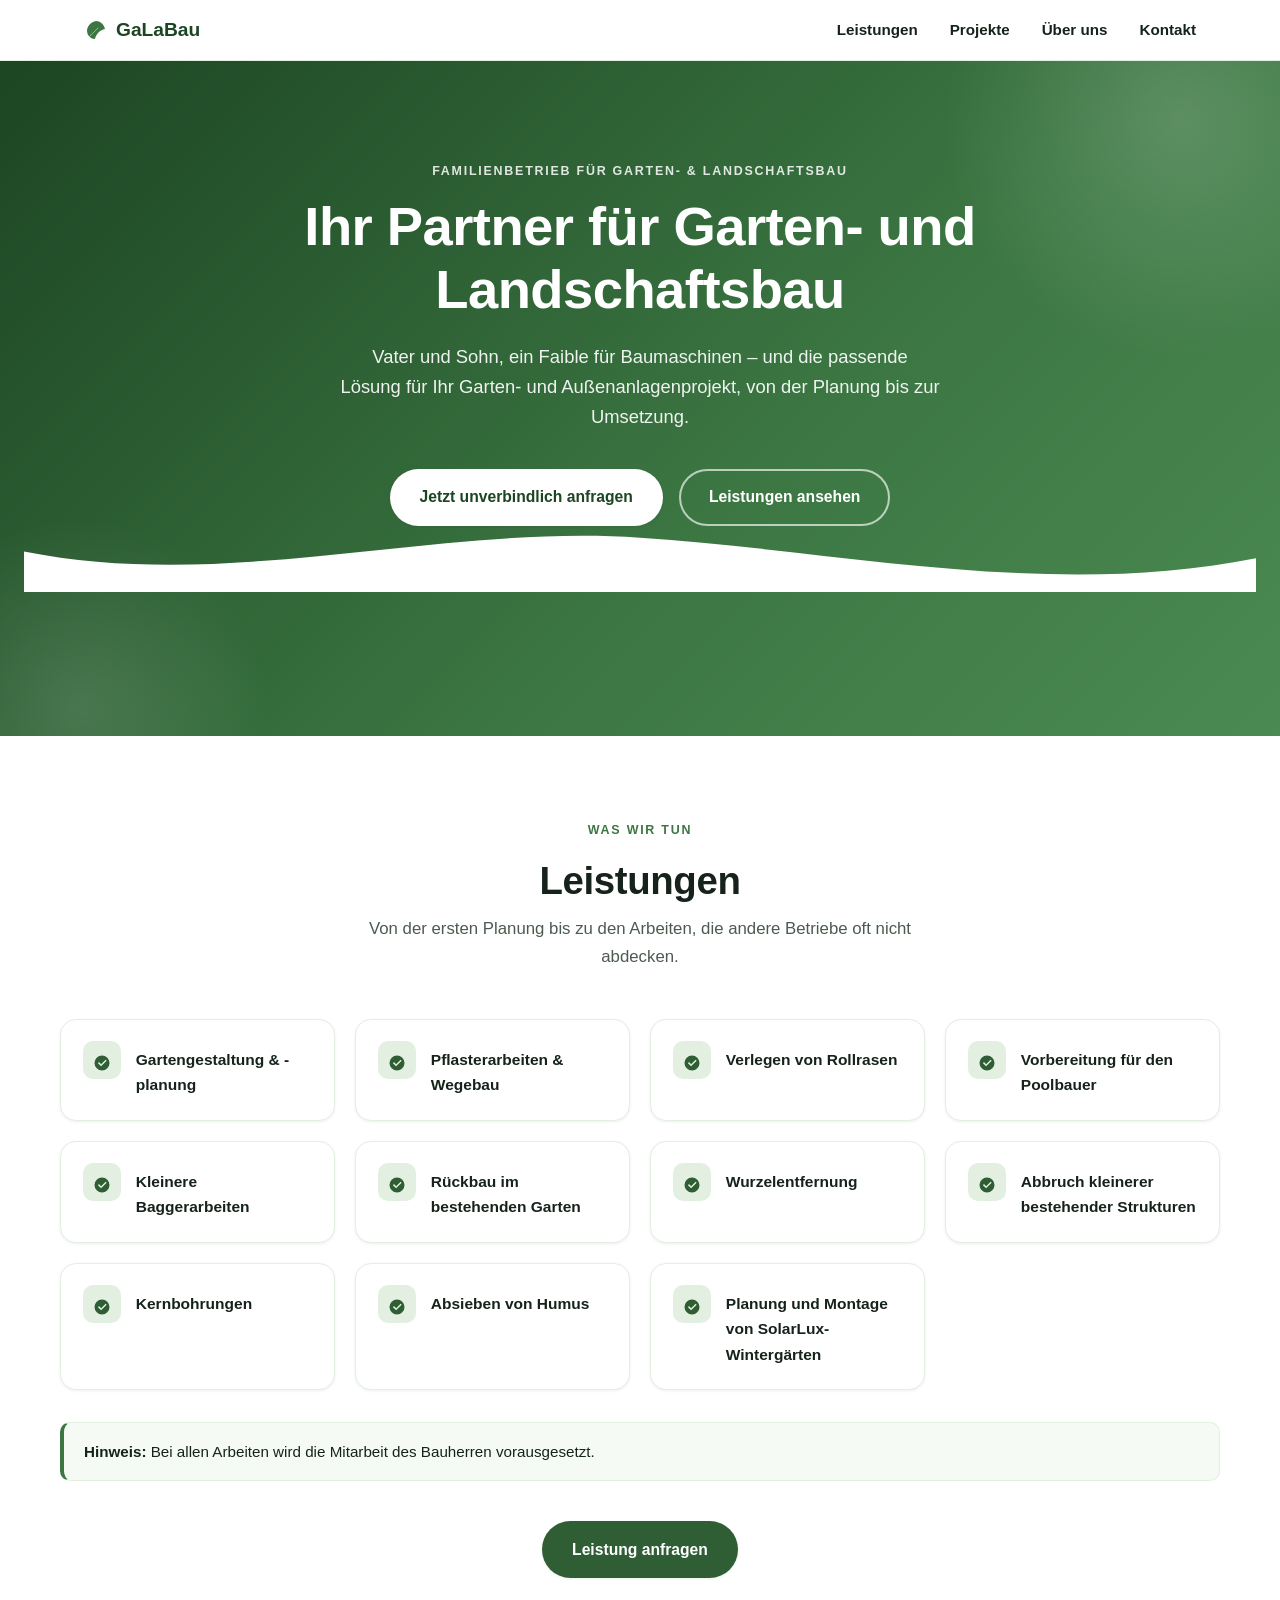
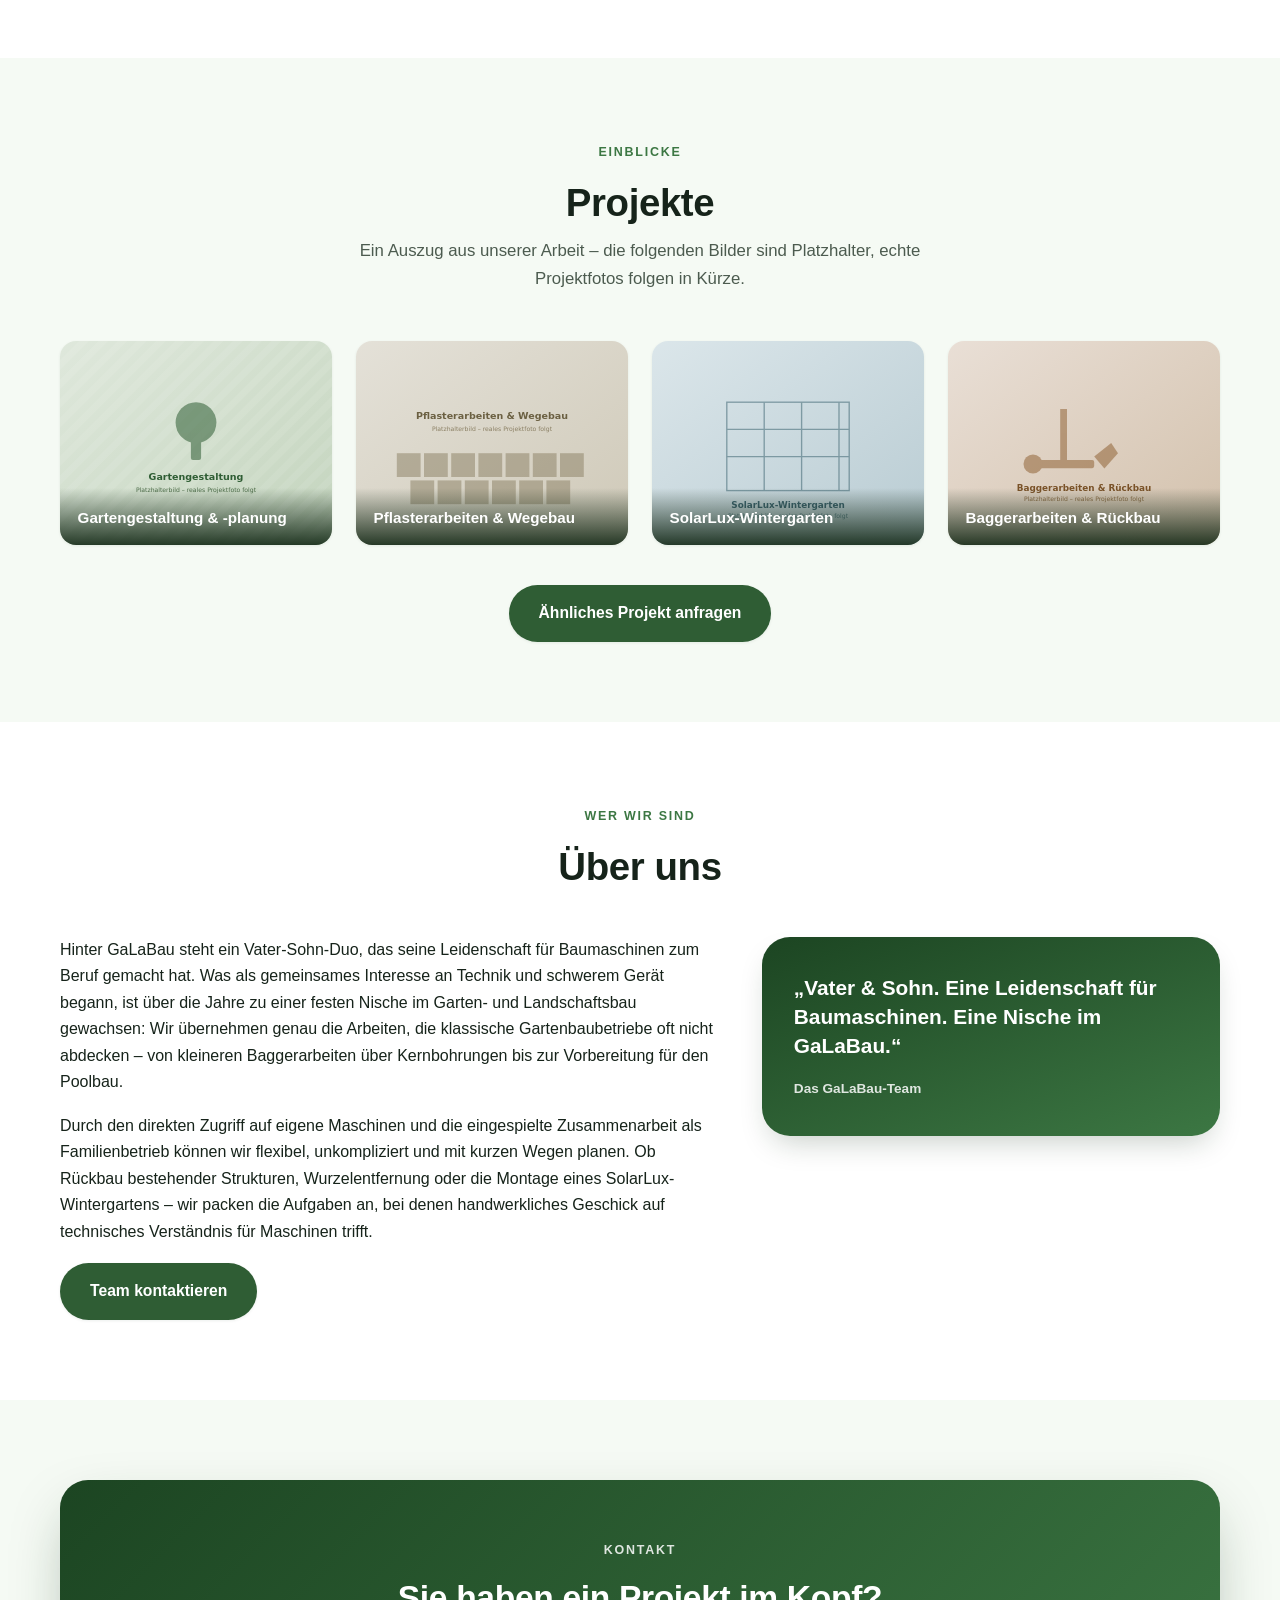
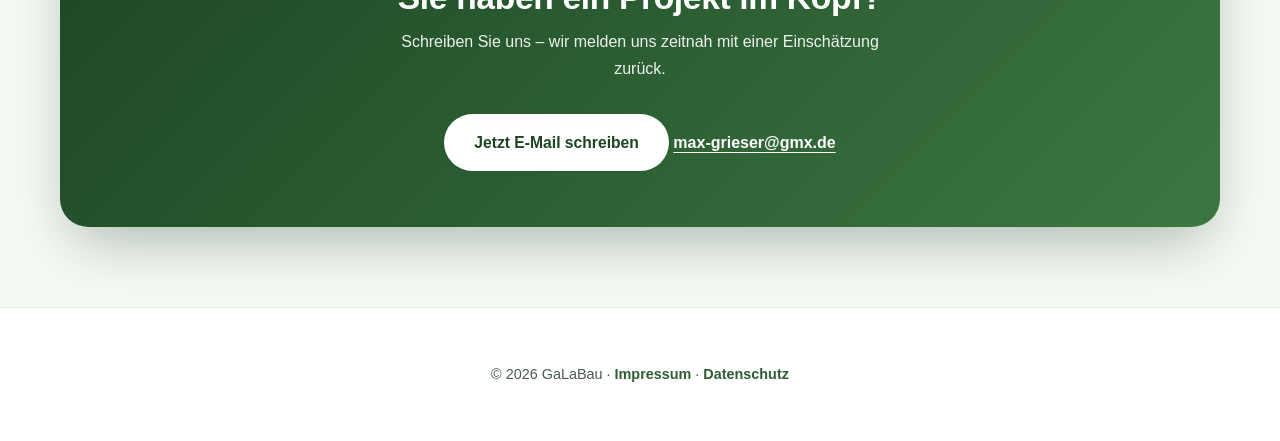
==== index.html @ 994982d7 "Flesh out Datenschutzerklärung and add auto-updating copyright year Datenschutz page was a placehold" ====
<!DOCTYPE html>
<html lang="de">
<head>
  <meta charset="UTF-8">
  <meta name="viewport" content="width=device-width, initial-scale=1.0">
  <title>GaLaBau – Ihr Partner für Garten- und Landschaftsbau</title>
  <meta name="description" content="Vater-Sohn-Betrieb für Garten- und Landschaftsbau: Gartengestaltung, Pflasterarbeiten, Rückbau, Kernbohrungen, SolarLux-Wintergärten und mehr.">
  <meta name="theme-color" content="#1c4522">
  <link rel="icon" href="assets/img/favicon.ico">
  <link rel="stylesheet" href="assets/css/style.css">
</head>
<body>
  <header>
    <nav>
      <a href="#start" class="logo">
        <svg class="logo-icon" viewBox="0 0 24 24" aria-hidden="true">
          <path fill="currentColor" d="M12 3c-5 1-9 5-9 10a8 8 0 0 0 8 8c1-5 5-9 10-10-1-5-5-8-9-8Z"/>
          <path stroke="#fff" stroke-width="1" stroke-linecap="round" opacity="0.45" d="M4 20 14 10"/>
        </svg>
        GaLaBau
      </a>
      <button class="nav-toggle" id="navToggle" aria-expanded="false" aria-controls="navLinks" aria-label="Menü öffnen">
        <span class="bar"></span>
        <span class="bar"></span>
        <span class="bar"></span>
      </button>
      <ul id="navLinks">
        <li><a href="#leistungen">Leistungen</a></li>
        <li><a href="#projekte">Projekte</a></li>
        <li><a href="#ueber-uns">Über uns</a></li>
        <li><a href="#kontakt">Kontakt</a></li>
      </ul>
    </nav>
  </header>

  <main>
    <section id="start" class="hero">
      <div class="hero-inner">
        <span class="eyebrow">Familienbetrieb für Garten- &amp; Landschaftsbau</span>
        <h1>Ihr Partner für Garten- und Landschaftsbau</h1>
        <p>Vater und Sohn, ein Faible für Baumaschinen – und die passende Lösung für Ihr Garten- und Außenanlagenprojekt, von der Planung bis zur Umsetzung.</p>
        <div class="hero-ctas">
          <a class="btn btn-light email-link" data-email="bWF4LWdyaWVzZXJAZ214LmRl" data-subject="Anfrage: Garten- und Landschaftsbau" href="#">Jetzt unverbindlich anfragen</a>
          <a class="btn btn-ghost" href="#leistungen">Leistungen ansehen</a>
        </div>
      </div>
      <svg class="wave" viewBox="0 0 1440 80" preserveAspectRatio="none" xmlns="http://www.w3.org/2000/svg" aria-hidden="true">
        <path fill="#ffffff" d="M0,32 C240,80 480,0 720,16 C960,32 1200,88 1440,40 L1440,80 L0,80 Z"/>
      </svg>
    </section>

    <section id="leistungen">
      <div class="section-inner">
        <div class="section-head reveal">
          <span class="eyebrow">Was wir tun</span>
          <h2>Leistungen</h2>
          <p>Von der ersten Planung bis zu den Arbeiten, die andere Betriebe oft nicht abdecken.</p>
        </div>

        <div class="service-grid">
          <div class="service-card reveal">
            <span class="service-icon"><svg viewBox="0 0 24 24" aria-hidden="true"><path fill="currentColor" d="M12 2a10 10 0 1 0 0 20 10 10 0 0 0 0-20Zm-1.2 14.4-4.2-4.2 1.4-1.4 2.8 2.8 6-6 1.4 1.4-7.4 7.4Z"/></svg></span>
            <span>Gartengestaltung &amp; -planung</span>
          </div>
          <div class="service-card reveal">
            <span class="service-icon"><svg viewBox="0 0 24 24" aria-hidden="true"><path fill="currentColor" d="M12 2a10 10 0 1 0 0 20 10 10 0 0 0 0-20Zm-1.2 14.4-4.2-4.2 1.4-1.4 2.8 2.8 6-6 1.4 1.4-7.4 7.4Z"/></svg></span>
            <span>Pflasterarbeiten &amp; Wegebau</span>
          </div>
          <div class="service-card reveal">
            <span class="service-icon"><svg viewBox="0 0 24 24" aria-hidden="true"><path fill="currentColor" d="M12 2a10 10 0 1 0 0 20 10 10 0 0 0 0-20Zm-1.2 14.4-4.2-4.2 1.4-1.4 2.8 2.8 6-6 1.4 1.4-7.4 7.4Z"/></svg></span>
            <span>Verlegen von Rollrasen</span>
          </div>
          <div class="service-card reveal">
            <span class="service-icon"><svg viewBox="0 0 24 24" aria-hidden="true"><path fill="currentColor" d="M12 2a10 10 0 1 0 0 20 10 10 0 0 0 0-20Zm-1.2 14.4-4.2-4.2 1.4-1.4 2.8 2.8 6-6 1.4 1.4-7.4 7.4Z"/></svg></span>
            <span>Vorbereitung für den Poolbauer</span>
          </div>
          <div class="service-card reveal">
            <span class="service-icon"><svg viewBox="0 0 24 24" aria-hidden="true"><path fill="currentColor" d="M12 2a10 10 0 1 0 0 20 10 10 0 0 0 0-20Zm-1.2 14.4-4.2-4.2 1.4-1.4 2.8 2.8 6-6 1.4 1.4-7.4 7.4Z"/></svg></span>
            <span>Kleinere Baggerarbeiten</span>
          </div>
          <div class="service-card reveal">
            <span class="service-icon"><svg viewBox="0 0 24 24" aria-hidden="true"><path fill="currentColor" d="M12 2a10 10 0 1 0 0 20 10 10 0 0 0 0-20Zm-1.2 14.4-4.2-4.2 1.4-1.4 2.8 2.8 6-6 1.4 1.4-7.4 7.4Z"/></svg></span>
            <span>Rückbau im bestehenden Garten</span>
          </div>
          <div class="service-card reveal">
            <span class="service-icon"><svg viewBox="0 0 24 24" aria-hidden="true"><path fill="currentColor" d="M12 2a10 10 0 1 0 0 20 10 10 0 0 0 0-20Zm-1.2 14.4-4.2-4.2 1.4-1.4 2.8 2.8 6-6 1.4 1.4-7.4 7.4Z"/></svg></span>
            <span>Wurzelentfernung</span>
          </div>
          <div class="service-card reveal">
            <span class="service-icon"><svg viewBox="0 0 24 24" aria-hidden="true"><path fill="currentColor" d="M12 2a10 10 0 1 0 0 20 10 10 0 0 0 0-20Zm-1.2 14.4-4.2-4.2 1.4-1.4 2.8 2.8 6-6 1.4 1.4-7.4 7.4Z"/></svg></span>
            <span>Abbruch kleinerer bestehender Strukturen</span>
          </div>
          <div class="service-card reveal">
            <span class="service-icon"><svg viewBox="0 0 24 24" aria-hidden="true"><path fill="currentColor" d="M12 2a10 10 0 1 0 0 20 10 10 0 0 0 0-20Zm-1.2 14.4-4.2-4.2 1.4-1.4 2.8 2.8 6-6 1.4 1.4-7.4 7.4Z"/></svg></span>
            <span>Kernbohrungen</span>
          </div>
          <div class="service-card reveal">
            <span class="service-icon"><svg viewBox="0 0 24 24" aria-hidden="true"><path fill="currentColor" d="M12 2a10 10 0 1 0 0 20 10 10 0 0 0 0-20Zm-1.2 14.4-4.2-4.2 1.4-1.4 2.8 2.8 6-6 1.4 1.4-7.4 7.4Z"/></svg></span>
            <span>Absieben von Humus</span>
          </div>
          <div class="service-card reveal">
            <span class="service-icon"><svg viewBox="0 0 24 24" aria-hidden="true"><path fill="currentColor" d="M12 2a10 10 0 1 0 0 20 10 10 0 0 0 0-20Zm-1.2 14.4-4.2-4.2 1.4-1.4 2.8 2.8 6-6 1.4 1.4-7.4 7.4Z"/></svg></span>
            <span>Planung und Montage von SolarLux-Wintergärten</span>
          </div>
        </div>

        <div class="notice reveal">
          <strong>Hinweis:</strong>&nbsp;Bei allen Arbeiten wird die Mitarbeit des Bauherren vorausgesetzt.
        </div>

        <div class="center-cta">
          <a class="btn email-link" data-email="bWF4LWdyaWVzZXJAZ214LmRl" data-subject="Anfrage zu einer Leistung" href="#">Leistung anfragen</a>
        </div>
      </div>
    </section>

    <section id="projekte" class="section-tint">
      <div class="section-inner">
        <div class="section-head reveal">
          <span class="eyebrow">Einblicke</span>
          <h2>Projekte</h2>
          <p>Ein Auszug aus unserer Arbeit – die folgenden Bilder sind Platzhalter, echte Projektfotos folgen in Kürze.</p>
        </div>

        <div class="project-grid">
          <figure class="project-card reveal">
            <img src="assets/img/placeholders/projekt-gartengestaltung.svg" alt="Platzhalterbild: Gartengestaltung" loading="lazy">
            <figcaption>Gartengestaltung &amp; -planung</figcaption>
          </figure>
          <figure class="project-card reveal">
            <img src="assets/img/placeholders/projekt-pflasterarbeiten.svg" alt="Platzhalterbild: Pflasterarbeiten und Wegebau" loading="lazy">
            <figcaption>Pflasterarbeiten &amp; Wegebau</figcaption>
          </figure>
          <figure class="project-card reveal">
            <img src="assets/img/placeholders/projekt-wintergarten.svg" alt="Platzhalterbild: SolarLux-Wintergarten" loading="lazy">
            <figcaption>SolarLux-Wintergarten</figcaption>
          </figure>
          <figure class="project-card reveal">
            <img src="assets/img/placeholders/projekt-rueckbau.svg" alt="Platzhalterbild: Baggerarbeiten und Rückbau" loading="lazy">
            <figcaption>Baggerarbeiten &amp; Rückbau</figcaption>
          </figure>
        </div>

        <div class="center-cta">
          <a class="btn email-link" data-email="bWF4LWdyaWVzZXJAZ214LmRl" data-subject="Frage zu einem Projekt" href="#">Ähnliches Projekt anfragen</a>
        </div>
      </div>
    </section>

    <section id="ueber-uns">
      <div class="section-inner">
        <div class="section-head reveal">
          <span class="eyebrow">Wer wir sind</span>
          <h2>Über uns</h2>
        </div>

        <div class="about-grid">
          <div class="about-text reveal">
            <p>
              Hinter GaLaBau steht ein Vater-Sohn-Duo, das seine Leidenschaft für Baumaschinen zum
              Beruf gemacht hat. Was als gemeinsames Interesse an Technik und schwerem Gerät begann,
              ist über die Jahre zu einer festen Nische im Garten- und Landschaftsbau gewachsen: Wir
              übernehmen genau die Arbeiten, die klassische Gartenbaubetriebe oft nicht abdecken –
              von kleineren Baggerarbeiten über Kernbohrungen bis zur Vorbereitung für den Poolbau.
            </p>
            <p>
              Durch den direkten Zugriff auf eigene Maschinen und die eingespielte Zusammenarbeit
              als Familienbetrieb können wir flexibel, unkompliziert und mit kurzen Wegen planen.
              Ob Rückbau bestehender Strukturen, Wurzelentfernung oder die Montage eines
              SolarLux-Wintergartens – wir packen die Aufgaben an, bei denen handwerkliches
              Geschick auf technisches Verständnis für Maschinen trifft.
            </p>
            <a class="btn email-link" data-email="bWF4LWdyaWVzZXJAZ214LmRl" data-subject="Frage an das Team" href="#">Team kontaktieren</a>
          </div>
          <div class="about-quote reveal">
            <blockquote>„Vater &amp; Sohn. Eine Leidenschaft für Baumaschinen. Eine Nische im GaLaBau.“</blockquote>
            <cite>Das GaLaBau-Team</cite>
          </div>
        </div>
      </div>
    </section>

    <section id="kontakt" class="section-tint">
      <div class="section-inner">
        <div class="cta-banner reveal">
          <span class="eyebrow">Kontakt</span>
          <h2>Sie haben ein Projekt im Kopf?</h2>
          <p>Schreiben Sie uns – wir melden uns zeitnah mit einer Einschätzung zurück.</p>
          <a class="btn btn-light email-link" data-email="bWF4LWdyaWVzZXJAZ214LmRl" data-subject="Anfrage über die Website" href="#">Jetzt E-Mail schreiben</a>
          <a class="contact-email email-link" data-email="bWF4LWdyaWVzZXJAZ214LmRl" data-subject="Anfrage über die Website" href="#"><span class="email-text">wird geladen…</span></a>
        </div>
      </div>
    </section>
  </main>

  <footer>
    <p>&copy; <span id="year"></span> GaLaBau · <a href="impressum.html">Impressum</a> · <a href="datenschutz.html">Datenschutz</a></p>
  </footer>

  <script src="assets/js/main.js"></script>
</body>
</html>
---- assets/css/style.css ----
:root {
  --green-900: #123018;
  --green-800: #1c4522;
  --green-700: #2f5d34;
  --green-600: #3c7743;
  --green-500: #4b8a52;
  --green-400: #6ba873;
  --green-100: #e3efe1;
  --green-50: #f5faf4;
  --white: #ffffff;
  --ink: #16231a;
  --ink-muted: #4c5b4f;
  --radius-sm: 10px;
  --radius-md: 16px;
  --radius-lg: 28px;
  --shadow-sm: 0 1px 3px rgba(18, 48, 24, 0.08);
  --shadow-md: 0 14px 30px -10px rgba(18, 48, 24, 0.25);
  --shadow-lg: 0 24px 60px -14px rgba(18, 48, 24, 0.35);
  --container: 1160px;
  --ease: cubic-bezier(0.22, 0.61, 0.36, 1);
}

* {
  box-sizing: border-box;
}

html {
  scroll-behavior: smooth;
}

body {
  margin: 0;
  font-family: -apple-system, BlinkMacSystemFont, "Segoe UI", Roboto, "Helvetica Neue", Arial, sans-serif;
  color: var(--ink);
  background: var(--white);
  line-height: 1.65;
}

img {
  max-width: 100%;
}

h1, h2, h3 {
  line-height: 1.15;
  letter-spacing: -0.01em;
}

@media (prefers-reduced-motion: reduce) {
  html {
    scroll-behavior: auto;
  }
  .reveal {
    transition: none !important;
    opacity: 1 !important;
    transform: none !important;
  }
}

/* Header / Nav */
header {
  position: sticky;
  top: 0;
  z-index: 50;
  background: rgba(255, 255, 255, 0.88);
  backdrop-filter: blur(10px) saturate(160%);
  -webkit-backdrop-filter: blur(10px) saturate(160%);
  border-bottom: 1px solid var(--green-100);
}

nav {
  display: flex;
  align-items: center;
  justify-content: space-between;
  max-width: var(--container);
  margin: 0 auto;
  padding: 0.9rem 1.5rem;
}

.logo {
  display: inline-flex;
  align-items: center;
  gap: 0.5rem;
  font-weight: 800;
  font-size: 1.2rem;
  color: var(--green-800);
  text-decoration: none;
}

.logo-icon {
  width: 24px;
  height: 24px;
  color: var(--green-600);
  flex: none;
}

nav ul {
  list-style: none;
  display: flex;
  gap: 2rem;
  margin: 0;
  padding: 0;
  align-items: center;
}

nav ul a {
  color: var(--ink);
  text-decoration: none;
  font-weight: 600;
  font-size: 0.95rem;
  position: relative;
  padding: 0.3rem 0;
}

nav ul a::after {
  content: "";
  position: absolute;
  left: 0;
  right: 100%;
  bottom: -2px;
  height: 2px;
  background: var(--green-600);
  transition: right 0.25s var(--ease);
}

nav ul a:hover::after,
nav ul a:focus-visible::after {
  right: 0;
}

.nav-toggle {
  display: none;
  flex-direction: column;
  justify-content: center;
  gap: 5px;
  width: 40px;
  height: 40px;
  background: none;
  border: 0;
  cursor: pointer;
  padding: 0;
}

.nav-toggle .bar {
  width: 22px;
  height: 2px;
  background: var(--green-800);
  margin: 0 auto;
  transition: transform 0.25s var(--ease), opacity 0.2s var(--ease);
}

.nav-toggle[aria-expanded="true"] .bar:nth-child(1) {
  transform: translateY(7px) rotate(45deg);
}

.nav-toggle[aria-expanded="true"] .bar:nth-child(2) {
  opacity: 0;
}

.nav-toggle[aria-expanded="true"] .bar:nth-child(3) {
  transform: translateY(-7px) rotate(-45deg);
}

@media (max-width: 760px) {
  .nav-toggle {
    display: flex;
  }

  nav ul {
    position: fixed;
    inset: 65px 0 auto 0;
    flex-direction: column;
    align-items: stretch;
    gap: 0.25rem;
    background: var(--white);
    padding: 1rem 1.5rem 1.5rem;
    box-shadow: var(--shadow-md);
    transform: translateY(-12px);
    opacity: 0;
    pointer-events: none;
    transition: transform 0.25s var(--ease), opacity 0.25s var(--ease);
  }

  nav ul.open {
    transform: translateY(0);
    opacity: 1;
    pointer-events: auto;
  }

  nav ul a {
    padding: 0.75rem 0;
    border-bottom: 1px solid var(--green-100);
  }
}

/* Buttons */
.btn {
  display: inline-flex;
  align-items: center;
  gap: 0.5rem;
  background: var(--green-700);
  color: #fff;
  text-decoration: none;
  font-weight: 700;
  font-size: 0.98rem;
  padding: 0.85rem 1.75rem;
  border-radius: 999px;
  box-shadow: var(--shadow-sm);
  border: 2px solid transparent;
  transition: transform 0.2s var(--ease), box-shadow 0.2s var(--ease), background 0.2s var(--ease);
}

.btn:hover,
.btn:focus-visible {
  background: var(--green-600);
  transform: translateY(-2px);
  box-shadow: var(--shadow-md);
}

.btn-ghost {
  background: transparent;
  color: #fff;
  border-color: rgba(255, 255, 255, 0.65);
  box-shadow: none;
}

.btn-ghost:hover,
.btn-ghost:focus-visible {
  background: rgba(255, 255, 255, 0.12);
  border-color: #fff;
}

.btn-light {
  background: #fff;
  color: var(--green-800);
}

.btn-light:hover,
.btn-light:focus-visible {
  background: var(--green-50);
  color: var(--green-800);
}

/* Hero */
.hero {
  position: relative;
  overflow: hidden;
  background: linear-gradient(135deg, var(--green-800), var(--green-600) 60%, var(--green-500));
  color: #fff;
  padding: 6rem 1.5rem 9rem;
  text-align: center;
}

.hero::before,
.hero::after {
  content: "";
  position: absolute;
  border-radius: 50%;
  pointer-events: none;
}

.hero::before {
  width: 480px;
  height: 480px;
  background: radial-gradient(circle, rgba(255, 255, 255, 0.16), transparent 70%);
  top: -180px;
  right: -140px;
}

.hero::after {
  width: 380px;
  height: 380px;
  background: radial-gradient(circle, rgba(255, 255, 255, 0.12), transparent 70%);
  bottom: -160px;
  left: -110px;
}

.hero-inner {
  position: relative;
  max-width: 720px;
  margin: 0 auto;
}

.eyebrow {
  display: inline-block;
  text-transform: uppercase;
  letter-spacing: 0.14em;
  font-size: 0.78rem;
  font-weight: 700;
  color: rgba(255, 255, 255, 0.85);
  margin-bottom: 0.9rem;
}

.hero h1 {
  font-size: clamp(2.1rem, 5vw, 3.4rem);
  margin: 0 0 1.25rem;
  font-weight: 800;
}

.hero p {
  font-size: 1.15rem;
  color: rgba(255, 255, 255, 0.92);
  max-width: 600px;
  margin: 0 auto 2.25rem;
}

.hero-ctas {
  display: flex;
  gap: 1rem;
  justify-content: center;
  flex-wrap: wrap;
}

.wave {
  display: block;
  width: 100%;
  height: auto;
  margin-top: -2px;
}

/* Sections */
section {
  padding: 5rem 1.5rem;
  scroll-margin-top: 84px;
}

.section-tint {
  background: var(--green-50);
}

.section-inner {
  max-width: var(--container);
  margin: 0 auto;
}

.section-head {
  max-width: 620px;
  margin: 0 auto 3rem;
  text-align: center;
}

.section-head .eyebrow {
  color: var(--green-600);
}

.section-head h2 {
  font-size: clamp(1.8rem, 3.2vw, 2.4rem);
  margin: 0.25rem 0 0.75rem;
  font-weight: 800;
}

.section-head p {
  color: var(--ink-muted);
  font-size: 1.05rem;
  margin: 0;
}

.center-cta {
  text-align: center;
  margin-top: 2.5rem;
}

/* Notice banner */
.notice {
  background: var(--green-50);
  border: 1px solid var(--green-100);
  border-left: 4px solid var(--green-600);
  border-radius: var(--radius-sm);
  padding: 1rem 1.25rem;
  margin: 0 0 2rem;
  font-size: 0.95rem;
  color: var(--ink);
}

/* Leistungen */
.service-grid {
  display: grid;
  grid-template-columns: repeat(auto-fit, minmax(260px, 1fr));
  gap: 1.25rem;
  margin: 0 0 2rem;
}

.service-card {
  display: flex;
  align-items: flex-start;
  gap: 0.9rem;
  background: #fff;
  border: 1px solid var(--green-100);
  border-radius: var(--radius-md);
  padding: 1.35rem 1.4rem;
  box-shadow: var(--shadow-sm);
  transition: transform 0.2s var(--ease), box-shadow 0.2s var(--ease), border-color 0.2s var(--ease);
}

.service-card:hover {
  transform: translateY(-4px);
  box-shadow: var(--shadow-md);
  border-color: var(--green-400);
}

.service-icon {
  flex: none;
  width: 38px;
  height: 38px;
  border-radius: 10px;
  background: var(--green-100);
  color: var(--green-700);
  display: flex;
  align-items: center;
  justify-content: center;
}

.service-icon svg {
  width: 18px;
  height: 18px;
}

.service-card span {
  font-weight: 600;
  font-size: 0.97rem;
  padding-top: 0.35rem;
}

.note {
  font-style: italic;
  color: var(--ink-muted);
}

/* Projekte */
.project-grid {
  display: grid;
  grid-template-columns: repeat(auto-fit, minmax(260px, 1fr));
  gap: 1.5rem;
}

.project-card {
  position: relative;
  margin: 0;
  border-radius: var(--radius-md);
  overflow: hidden;
  box-shadow: var(--shadow-sm);
  aspect-ratio: 4 / 3;
  transition: box-shadow 0.25s var(--ease);
}

.project-card:hover {
  box-shadow: var(--shadow-lg);
}

.project-card img {
  position: absolute;
  inset: 0;
  width: 100%;
  height: 100%;
  object-fit: cover;
  transition: transform 0.4s var(--ease);
}

.project-card:hover img {
  transform: scale(1.06);
}

.project-card figcaption {
  position: absolute;
  left: 0;
  right: 0;
  bottom: 0;
  padding: 1.1rem 1.1rem 0.9rem;
  background: linear-gradient(to top, rgba(14, 36, 17, 0.88), transparent);
  color: #fff;
  font-weight: 700;
  font-size: 0.95rem;
}

/* Über uns */
.about-grid {
  display: grid;
  grid-template-columns: 1.3fr 0.9fr;
  gap: 2.5rem;
  align-items: start;
}

.about-text p {
  color: var(--ink);
  margin: 0 0 1.1rem;
}

.about-quote {
  background: linear-gradient(160deg, var(--green-800), var(--green-600));
  color: #fff;
  border-radius: var(--radius-lg);
  padding: 2.25rem 2rem;
  box-shadow: var(--shadow-md);
}

.about-quote blockquote {
  margin: 0;
  font-size: 1.3rem;
  font-weight: 700;
  line-height: 1.4;
}

.about-quote cite {
  display: block;
  margin-top: 1.1rem;
  font-size: 0.85rem;
  font-weight: 600;
  font-style: normal;
  opacity: 0.85;
}

@media (max-width: 760px) {
  .about-grid {
    grid-template-columns: 1fr;
  }
}

/* Kontakt CTA banner */
.cta-banner {
  background: linear-gradient(135deg, var(--green-800), var(--green-600));
  color: #fff;
  border-radius: var(--radius-lg);
  padding: 3.5rem 2rem;
  text-align: center;
  box-shadow: var(--shadow-lg);
}

.cta-banner h2 {
  color: #fff;
  font-size: clamp(1.6rem, 3vw, 2.1rem);
  margin: 0.25rem 0 0.75rem;
  font-weight: 800;
}

.cta-banner > .eyebrow {
  color: rgba(255, 255, 255, 0.85);
}

.cta-banner p {
  color: rgba(255, 255, 255, 0.92);
  max-width: 520px;
  margin: 0 auto 1.75rem;
}

.cta-banner .contact-email {
  display: inline-block;
  margin-top: 1.25rem;
  color: #fff;
  font-weight: 600;
  text-decoration: underline;
  text-underline-offset: 4px;
}

/* Footer */
footer {
  border-top: 1px solid var(--green-100);
  padding: 2.5rem 1.5rem;
  text-align: center;
  color: var(--ink-muted);
  font-size: 0.9rem;
  background: var(--white);
}

footer a {
  color: var(--green-700);
  text-decoration: none;
  font-weight: 600;
}

footer a:hover {
  text-decoration: underline;
}

/* Legal pages (Impressum / Datenschutz) */
main.legal {
  max-width: 760px;
  margin: 0 auto;
  padding: 4.5rem 1.5rem 5rem;
}

main.legal h1 {
  font-size: 2.1rem;
  font-weight: 800;
  margin-bottom: 0.35rem;
}

main.legal h2 {
  font-size: 1.2rem;
  font-weight: 700;
  color: var(--green-800);
  margin-top: 2.25rem;
}

main.legal .muted {
  color: var(--ink-muted);
}

/* Scroll reveal */
.reveal {
  opacity: 0;
  transform: translateY(18px);
  transition: opacity 0.6s var(--ease), transform 0.6s var(--ease);
}

.reveal.in-view {
  opacity: 1;
  transform: none;
}
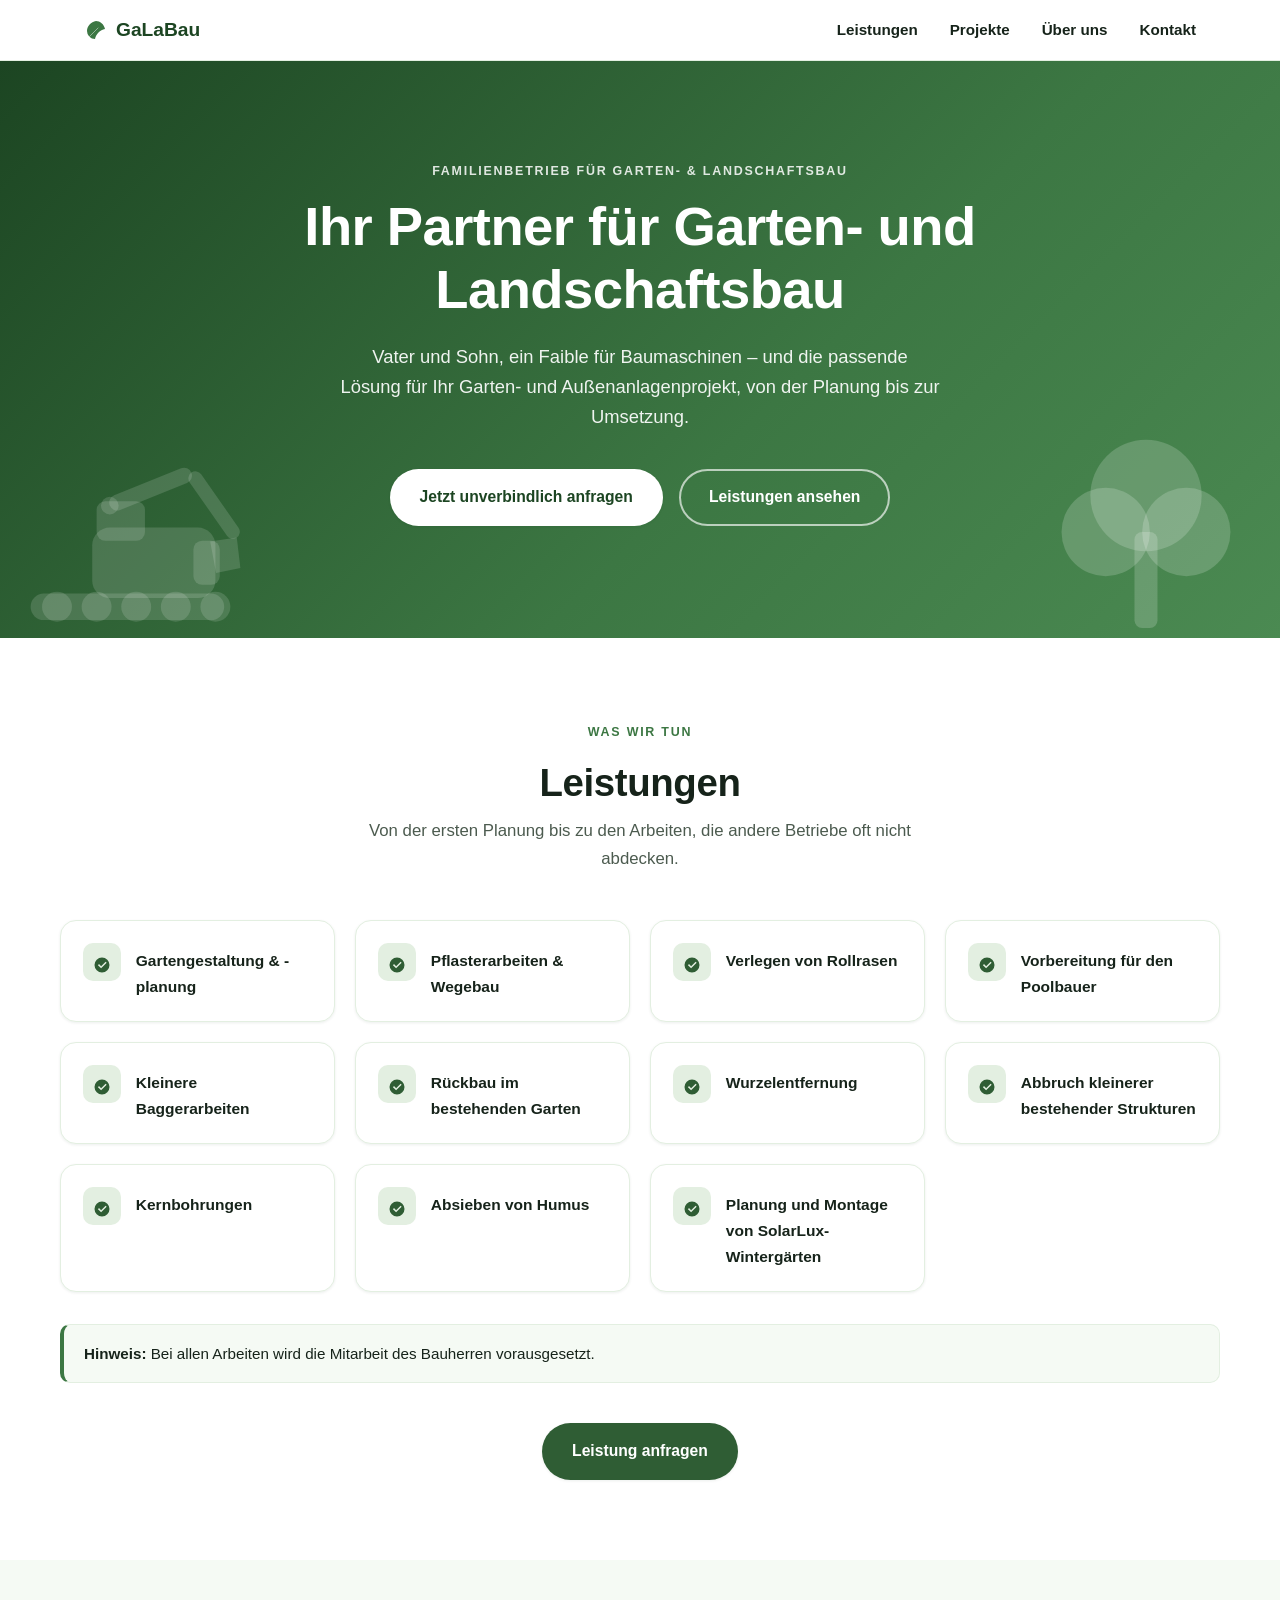
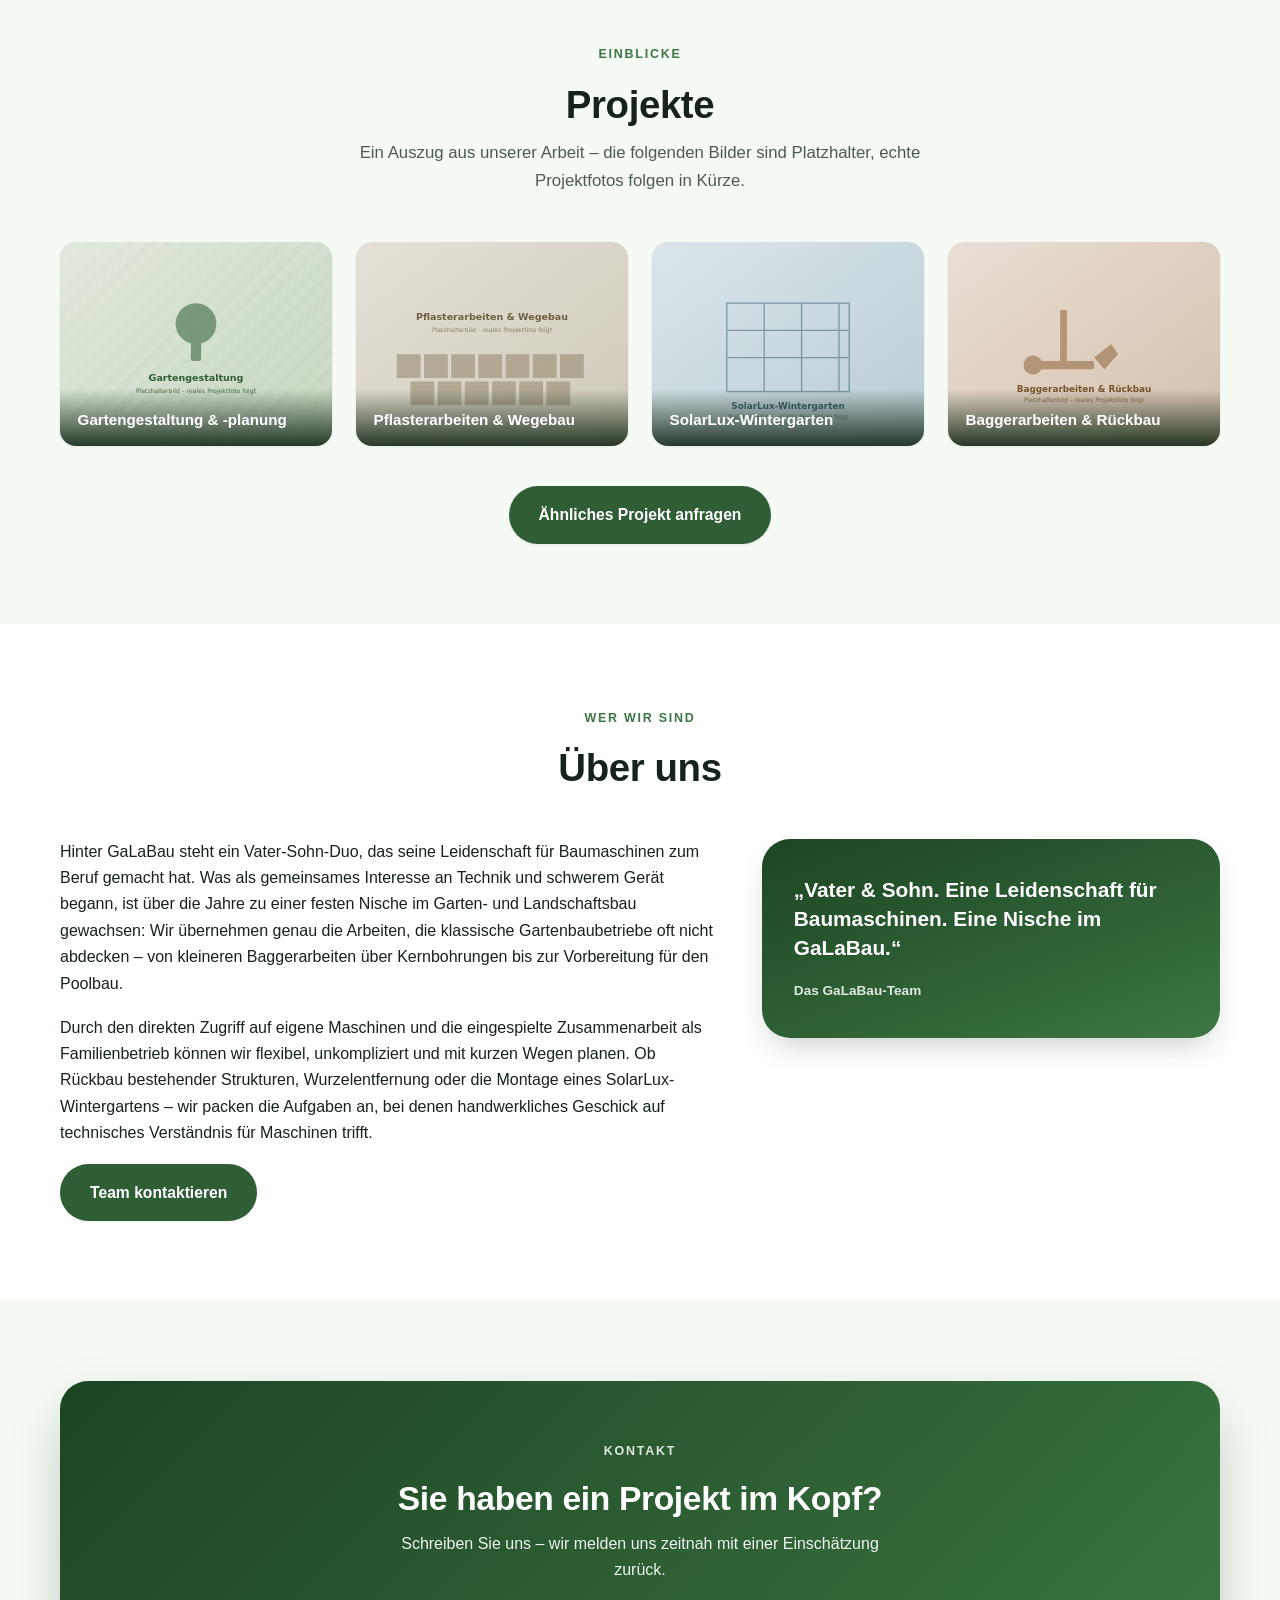
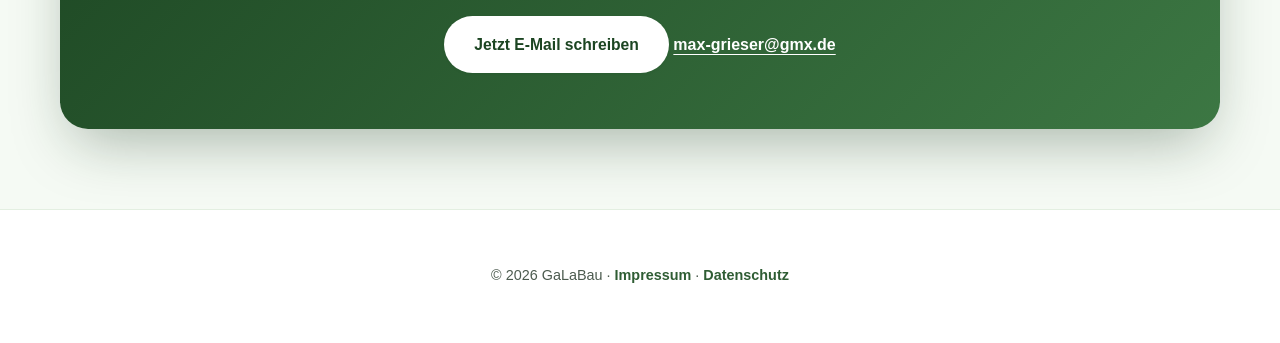
==== commit f322ba68: "Replace hero wave with tree and excavator illustrations Swapped the wavy bottom divider and blurred " ====
--- a/index.html
+++ b/index.html
@@ -6,7 +6,8 @@
   <title>GaLaBau – Ihr Partner für Garten- und Landschaftsbau</title>
   <meta name="description" content="Vater-Sohn-Betrieb für Garten- und Landschaftsbau: Gartengestaltung, Pflasterarbeiten, Rückbau, Kernbohrungen, SolarLux-Wintergärten und mehr.">
   <meta name="theme-color" content="#1c4522">
-  <link rel="icon" href="assets/img/favicon.ico">
+  <meta name="robots" content="noindex, nofollow">
+  <link rel="icon" type="image/svg+xml" href="assets/img/favicon.svg">
   <link rel="stylesheet" href="assets/css/style.css">
 </head>
 <body>
@@ -44,8 +45,26 @@
           <a class="btn btn-ghost" href="#leistungen">Leistungen ansehen</a>
         </div>
       </div>
-      <svg class="wave" viewBox="0 0 1440 80" preserveAspectRatio="none" xmlns="http://www.w3.org/2000/svg" aria-hidden="true">
-        <path fill="#ffffff" d="M0,32 C240,80 480,0 720,16 C960,32 1200,88 1440,40 L1440,80 L0,80 Z"/>
+      <svg class="hero-art hero-art-excavator" viewBox="0 0 320 220" aria-hidden="true">
+        <rect x="20" y="170" width="220" height="30" rx="15"/>
+        <circle cx="50" cy="185" r="17"/>
+        <circle cx="95" cy="185" r="17"/>
+        <circle cx="140" cy="185" r="17"/>
+        <circle cx="185" cy="185" r="17"/>
+        <circle cx="230" cy="185" r="17"/>
+        <rect x="90" y="95" width="140" height="80" rx="20"/>
+        <rect x="205" y="110" width="30" height="50" rx="10"/>
+        <rect x="95" y="65" width="55" height="45" rx="10"/>
+        <circle cx="110" cy="70" r="10"/>
+        <rect x="0" y="-9" width="100" height="18" rx="9" transform="translate(110,70) rotate(-22)"/>
+        <rect x="0" y="-8" width="90" height="16" rx="8" transform="translate(202.7,32.5) rotate(55)"/>
+        <polygon points="0,0 34,8 30,36 -6,30" transform="translate(254.3,106.2) rotate(70)"/>
+      </svg>
+      <svg class="hero-art hero-art-tree" viewBox="0 0 200 260" aria-hidden="true">
+        <rect x="88" y="150" width="24" height="100" rx="8"/>
+        <circle cx="58" cy="150" r="46"/>
+        <circle cx="142" cy="150" r="46"/>
+        <circle cx="100" cy="112" r="58"/>
       </svg>
     </section>
 
--- a/assets/css/style.css
+++ b/assets/css/style.css
@@ -246,38 +246,42 @@
   overflow: hidden;
   background: linear-gradient(135deg, var(--green-800), var(--green-600) 60%, var(--green-500));
   color: #fff;
-  padding: 6rem 1.5rem 9rem;
+  padding: 6rem 1.5rem 7rem;
   text-align: center;
-}
-
-.hero::before,
-.hero::after {
-  content: "";
-  position: absolute;
-  border-radius: 50%;
-  pointer-events: none;
-}
-
-.hero::before {
-  width: 480px;
-  height: 480px;
-  background: radial-gradient(circle, rgba(255, 255, 255, 0.16), transparent 70%);
-  top: -180px;
-  right: -140px;
-}
-
-.hero::after {
-  width: 380px;
-  height: 380px;
-  background: radial-gradient(circle, rgba(255, 255, 255, 0.12), transparent 70%);
-  bottom: -160px;
-  left: -110px;
 }
 
 .hero-inner {
   position: relative;
+  z-index: 1;
   max-width: 720px;
   margin: 0 auto;
+}
+
+.hero-art {
+  position: absolute;
+  bottom: 0;
+  z-index: 0;
+  fill: rgba(255, 255, 255, 0.14);
+  pointer-events: none;
+}
+
+.hero-art-excavator {
+  left: 1%;
+  width: clamp(180px, 22vw, 320px);
+  height: auto;
+}
+
+.hero-art-tree {
+  right: 3%;
+  width: clamp(120px, 15vw, 220px);
+  height: auto;
+  fill: rgba(255, 255, 255, 0.18);
+}
+
+@media (max-width: 900px) {
+  .hero-art {
+    display: none;
+  }
 }
 
 .eyebrow {
@@ -308,13 +312,6 @@
   gap: 1rem;
   justify-content: center;
   flex-wrap: wrap;
-}
-
-.wave {
-  display: block;
-  width: 100%;
-  height: auto;
-  margin-top: -2px;
 }
 
 /* Sections */
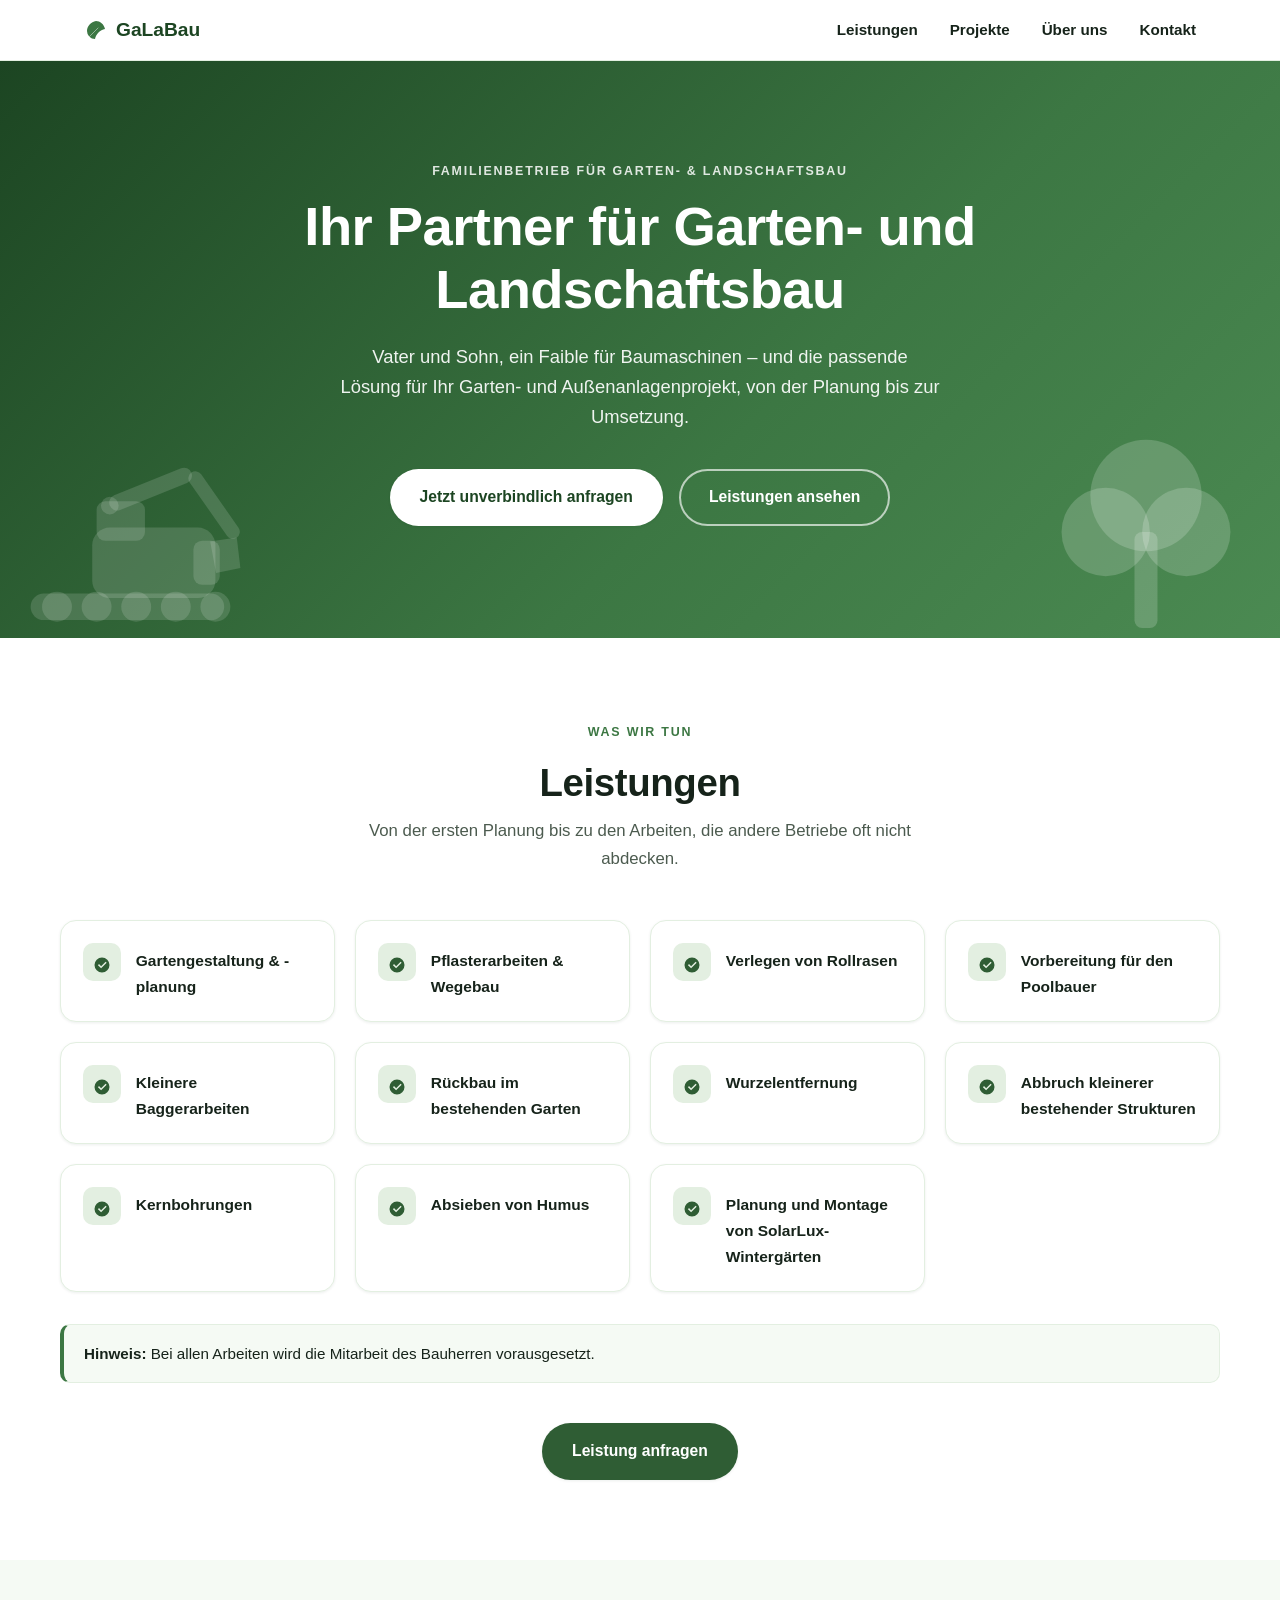
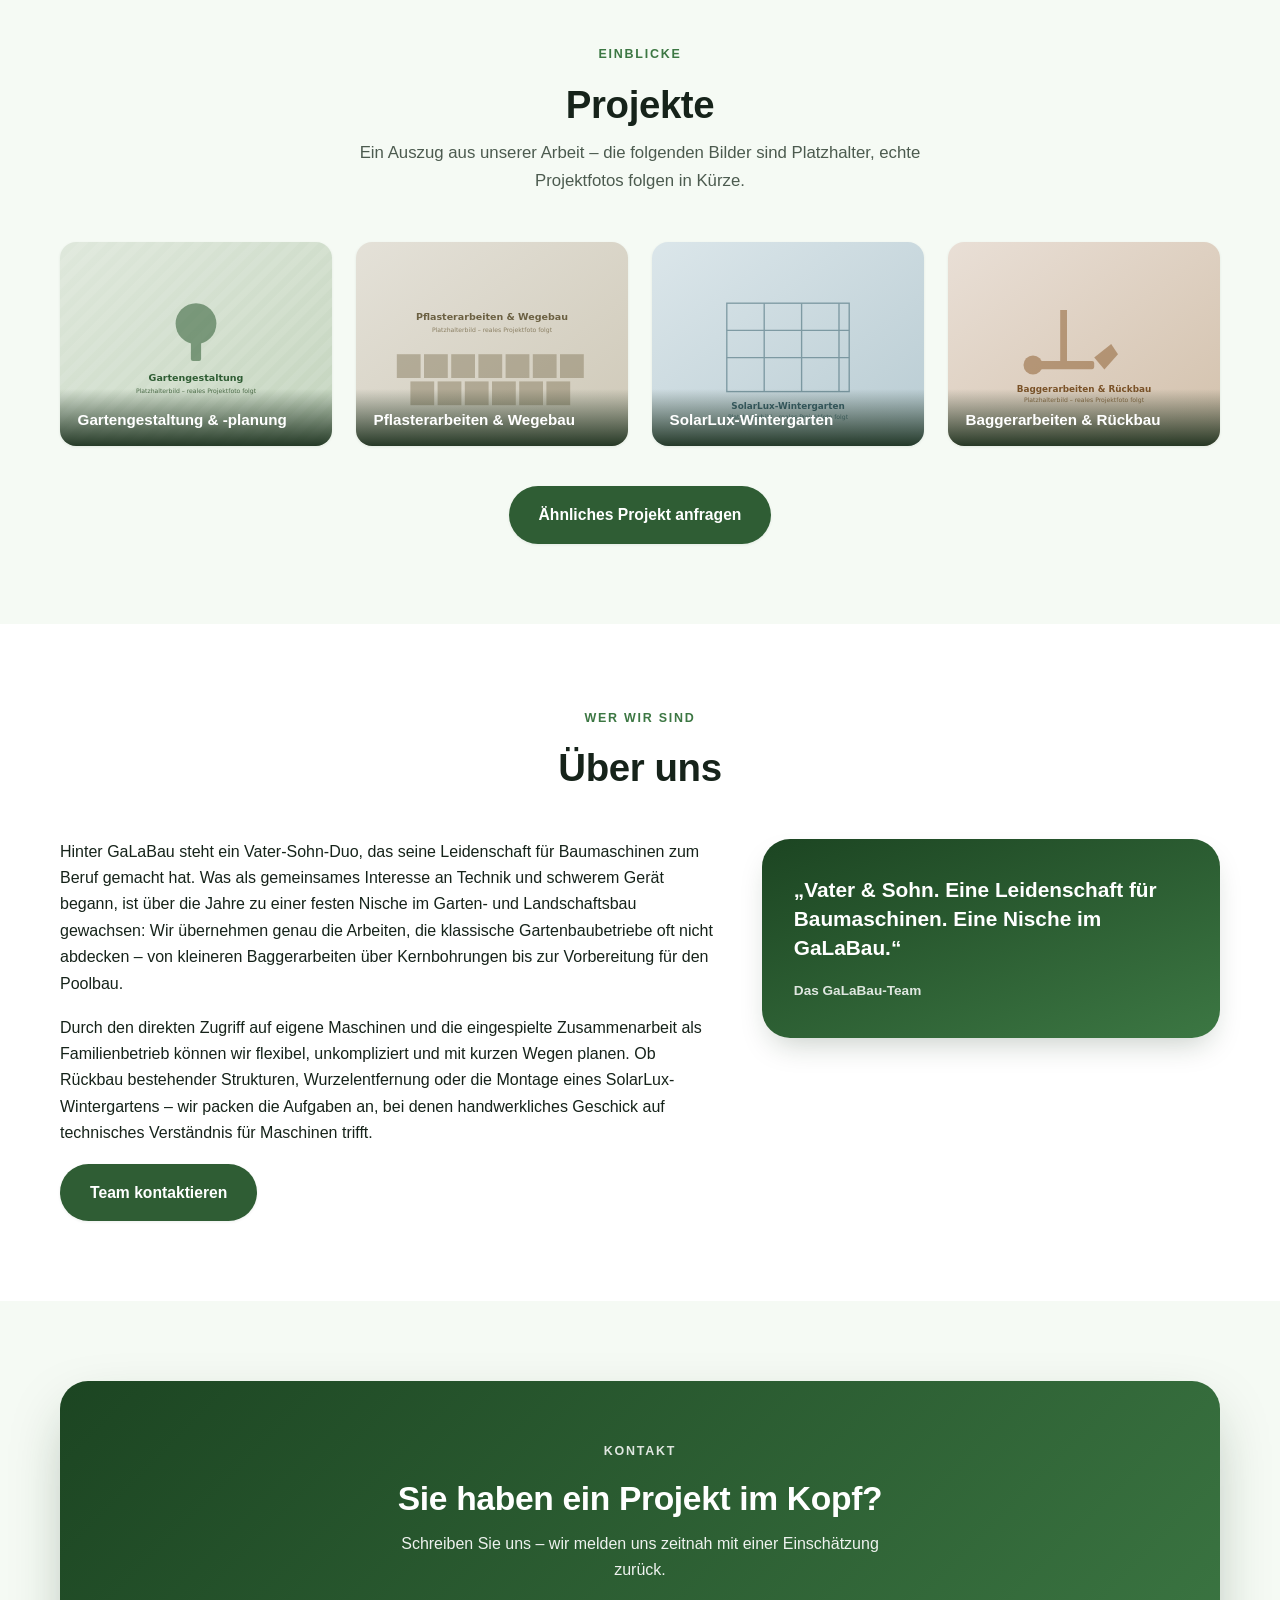
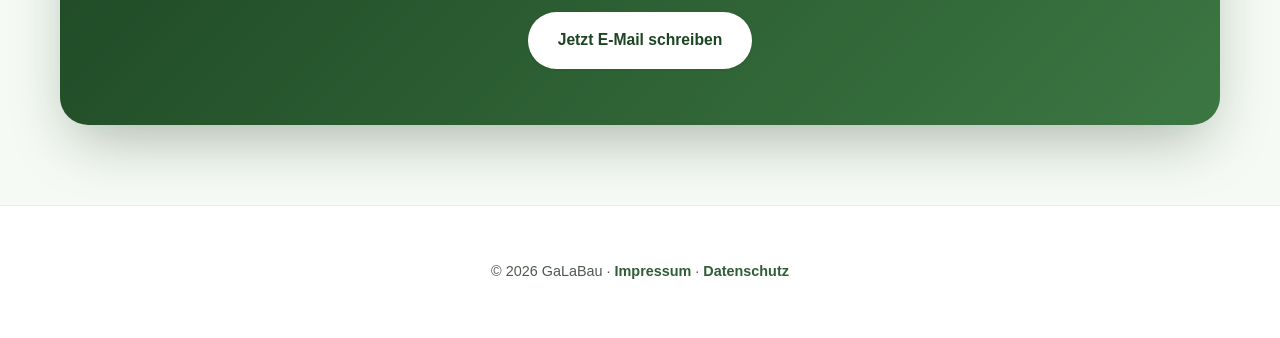
==== commit fbae2d28: "Remove visible email address from contact section The "Jetzt E-Mail schreiben" button already opens " ====
--- a/index.html
+++ b/index.html
@@ -206,7 +206,6 @@
           <h2>Sie haben ein Projekt im Kopf?</h2>
           <p>Schreiben Sie uns – wir melden uns zeitnah mit einer Einschätzung zurück.</p>
           <a class="btn btn-light email-link" data-email="bWF4LWdyaWVzZXJAZ214LmRl" data-subject="Anfrage über die Website" href="#">Jetzt E-Mail schreiben</a>
-          <a class="contact-email email-link" data-email="bWF4LWdyaWVzZXJAZ214LmRl" data-subject="Anfrage über die Website" href="#"><span class="email-text">wird geladen…</span></a>
         </div>
       </div>
     </section>
--- a/assets/css/style.css
+++ b/assets/css/style.css
@@ -538,15 +538,6 @@
   margin: 0 auto 1.75rem;
 }
 
-.cta-banner .contact-email {
-  display: inline-block;
-  margin-top: 1.25rem;
-  color: #fff;
-  font-weight: 600;
-  text-decoration: underline;
-  text-underline-offset: 4px;
-}
-
 /* Footer */
 footer {
   border-top: 1px solid var(--green-100);
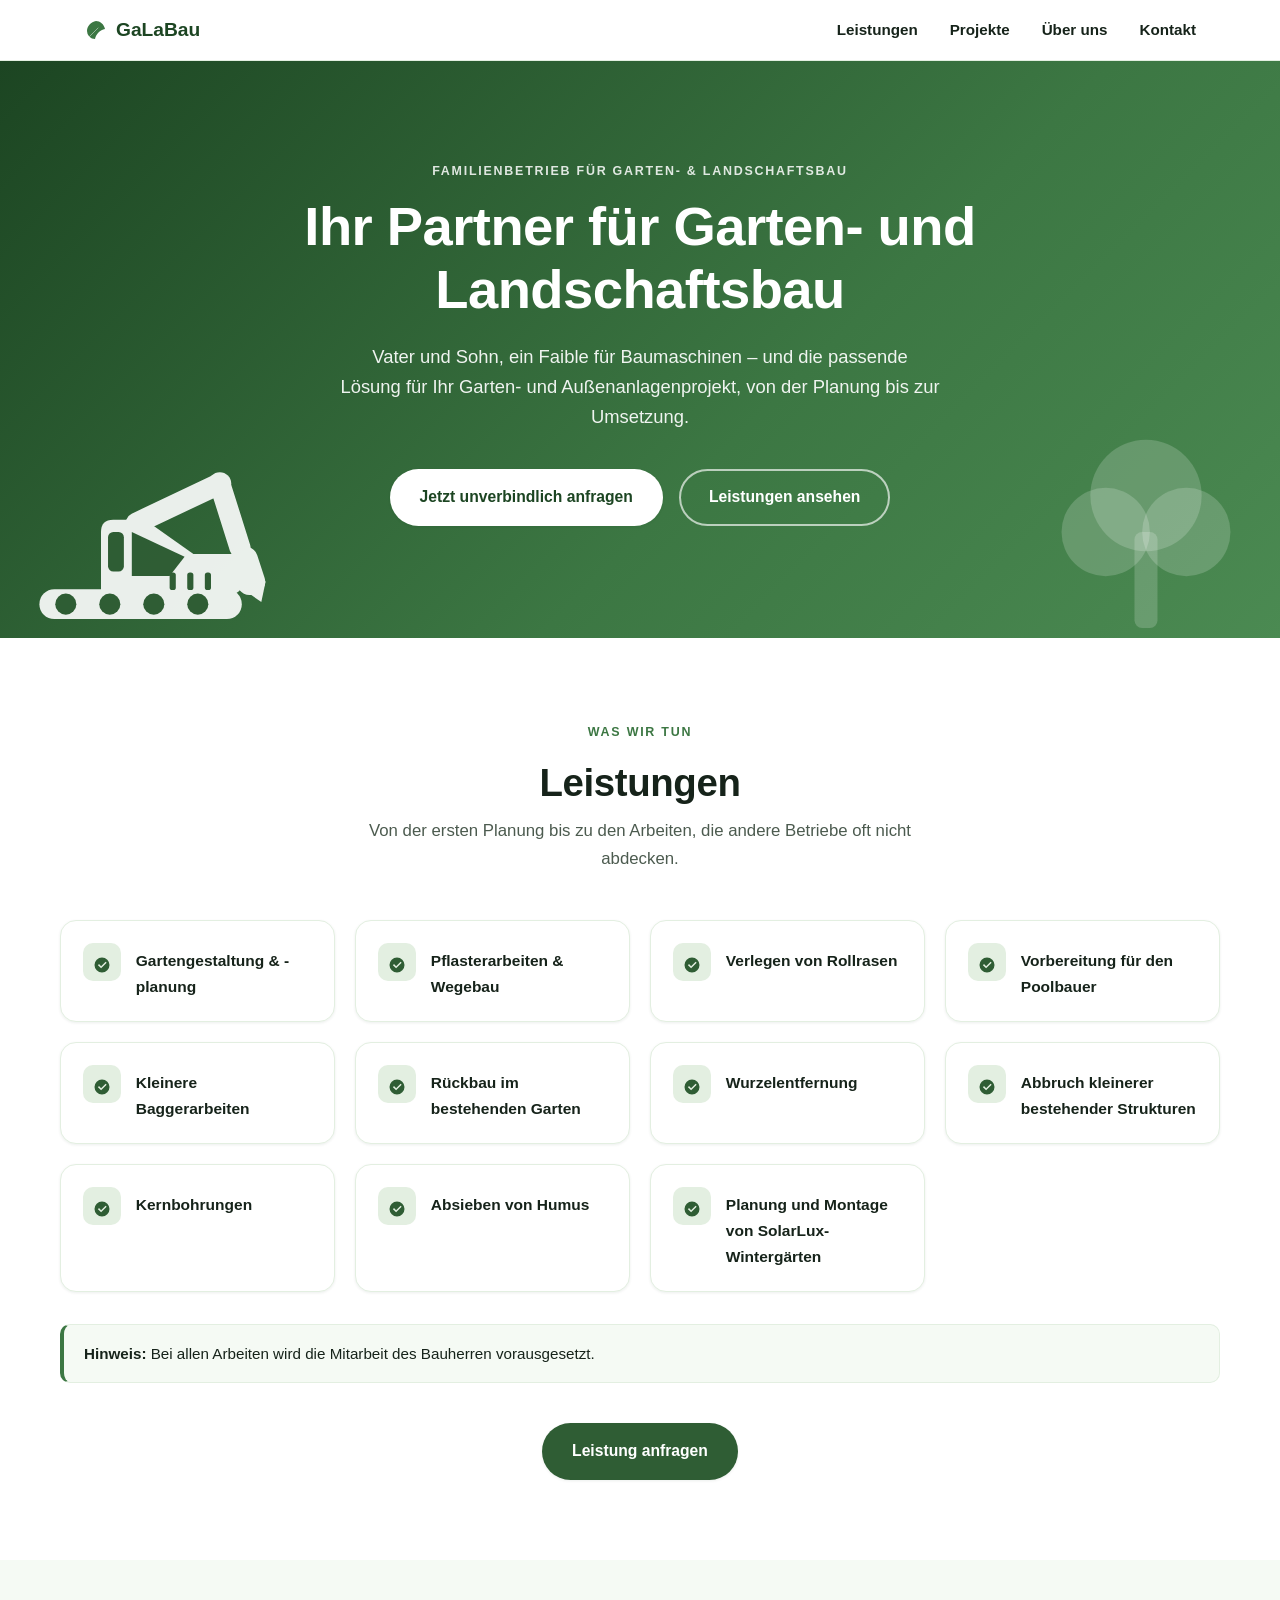
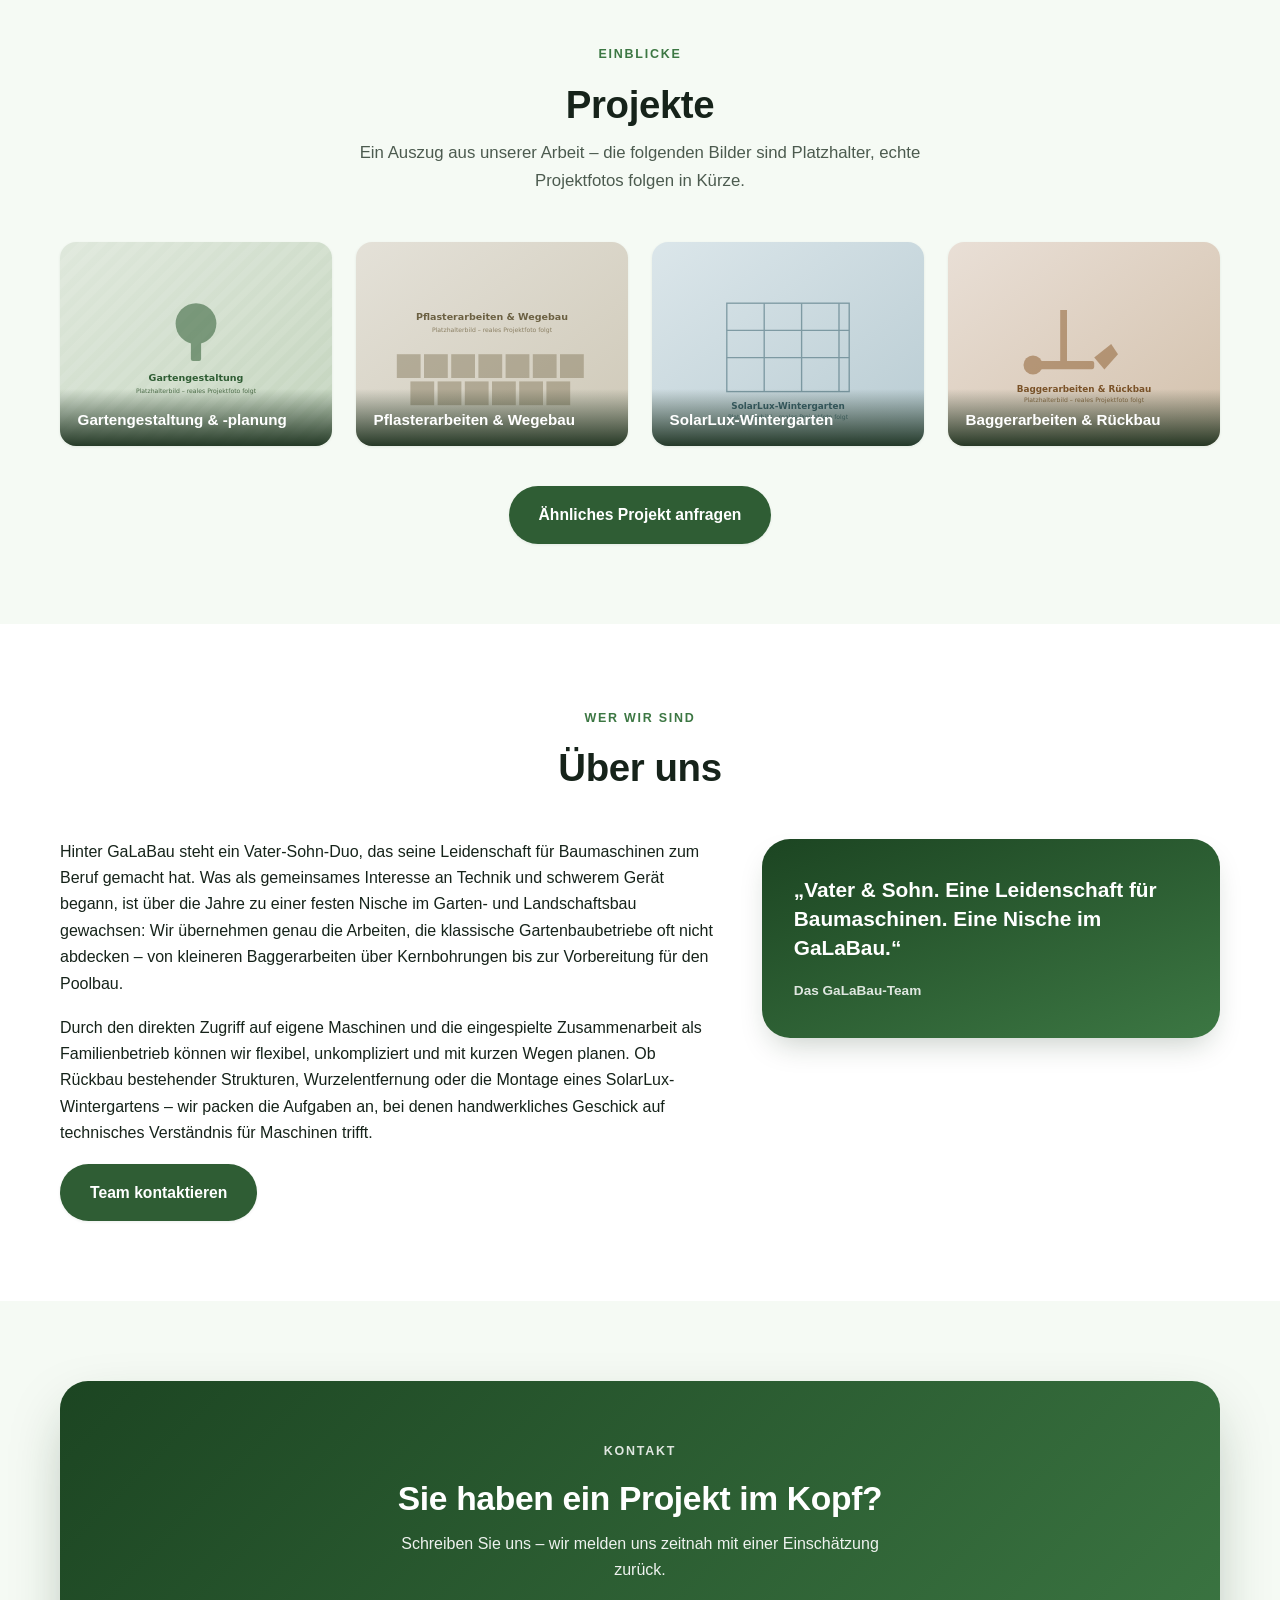
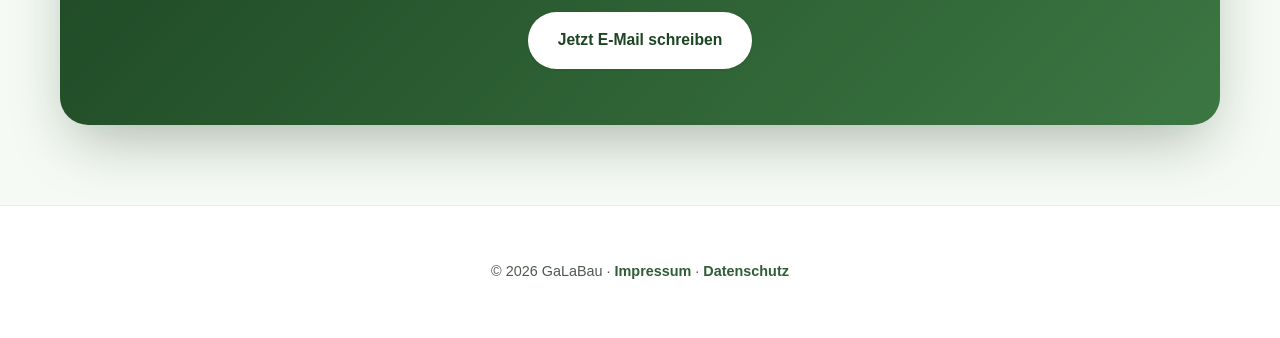
==== commit 058875e4: "Rebuild hero excavator illustration in a clearer icon style The previous excavator (assembled from s" ====
--- a/index.html
+++ b/index.html
@@ -46,19 +46,26 @@
         </div>
       </div>
       <svg class="hero-art hero-art-excavator" viewBox="0 0 320 220" aria-hidden="true">
-        <rect x="20" y="170" width="220" height="30" rx="15"/>
-        <circle cx="50" cy="185" r="17"/>
-        <circle cx="95" cy="185" r="17"/>
-        <circle cx="140" cy="185" r="17"/>
-        <circle cx="185" cy="185" r="17"/>
-        <circle cx="230" cy="185" r="17"/>
-        <rect x="90" y="95" width="140" height="80" rx="20"/>
-        <rect x="205" y="110" width="30" height="50" rx="10"/>
-        <rect x="95" y="65" width="55" height="45" rx="10"/>
-        <circle cx="110" cy="70" r="10"/>
-        <rect x="0" y="-9" width="100" height="18" rx="9" transform="translate(110,70) rotate(-22)"/>
-        <rect x="0" y="-8" width="90" height="16" rx="8" transform="translate(202.7,32.5) rotate(55)"/>
-        <polygon points="0,0 34,8 30,36 -6,30" transform="translate(254.3,106.2) rotate(70)"/>
+        <g fill="#ffffff">
+          <rect x="30" y="165" width="230" height="34" rx="17"/>
+          <rect x="150" y="125" width="110" height="45" rx="10"/>
+          <path d="M100,175 L100,100 Q100,86 114,86 L150,86 L205,125 L205,175 Z"/>
+          <path d="M140,90 L235,45 L258,118" fill="none" stroke="#ffffff" stroke-width="24" stroke-linecap="round" stroke-linejoin="round"/>
+          <circle cx="235" cy="45" r="13"/>
+          <rect x="0" y="-16" width="55" height="32" rx="14" transform="translate(258,118) rotate(72)"/>
+          <polygon points="45,-16 66,-4 45,12" transform="translate(258,118) rotate(72)"/>
+        </g>
+        <g class="art-cutout">
+          <circle cx="60" cy="182" r="12"/>
+          <circle cx="110" cy="182" r="12"/>
+          <circle cx="160" cy="182" r="12"/>
+          <circle cx="210" cy="182" r="12"/>
+          <rect x="178" y="146" width="7" height="20" rx="3"/>
+          <rect x="198" y="146" width="7" height="20" rx="3"/>
+          <rect x="218" y="146" width="7" height="20" rx="3"/>
+          <rect x="108" y="100" width="18" height="45" rx="6"/>
+          <polygon points="135,100 195,128 178,150 135,150"/>
+        </g>
       </svg>
       <svg class="hero-art hero-art-tree" viewBox="0 0 200 260" aria-hidden="true">
         <rect x="88" y="150" width="24" height="100" rx="8"/>
--- a/assets/css/style.css
+++ b/assets/css/style.css
@@ -261,7 +261,6 @@
   position: absolute;
   bottom: 0;
   z-index: 0;
-  fill: rgba(255, 255, 255, 0.14);
   pointer-events: none;
 }
 
@@ -269,6 +268,11 @@
   left: 1%;
   width: clamp(180px, 22vw, 320px);
   height: auto;
+  opacity: 0.9;
+}
+
+.hero-art-excavator .art-cutout {
+  fill: var(--green-700);
 }
 
 .hero-art-tree {
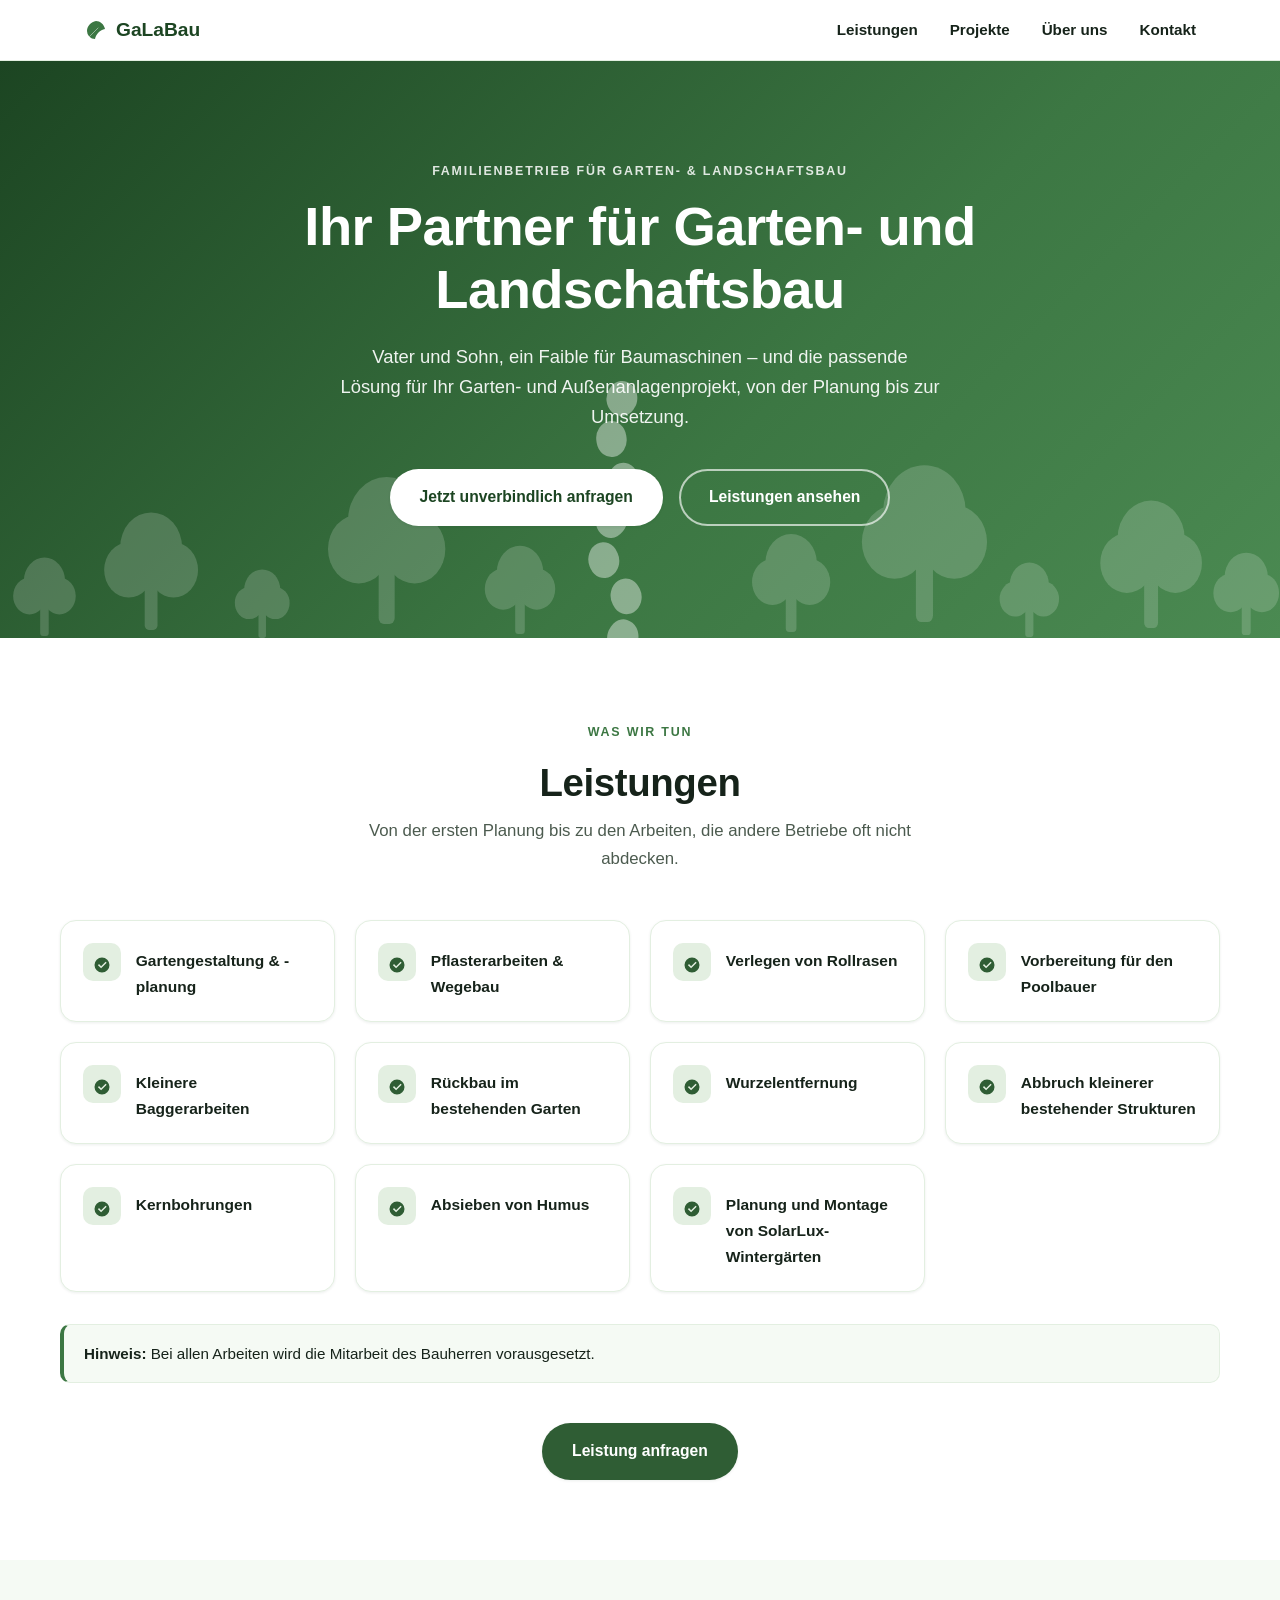
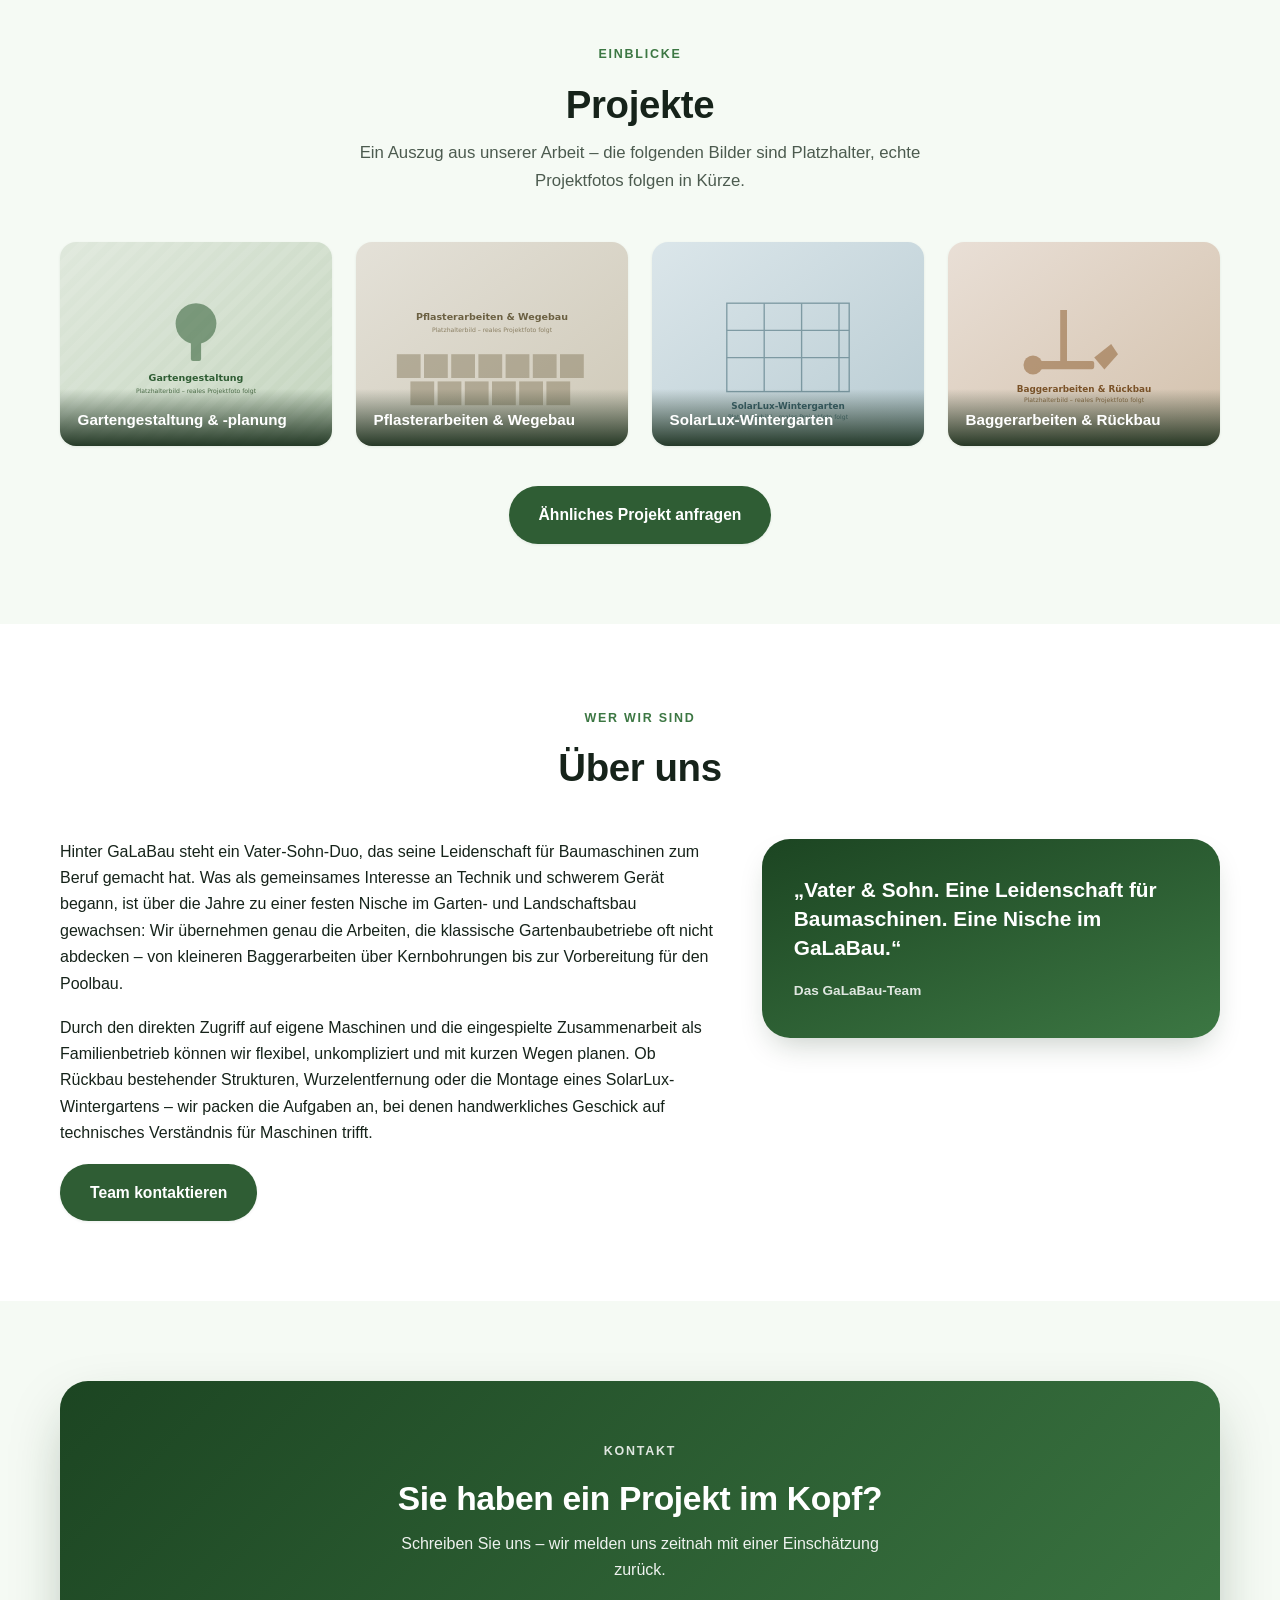
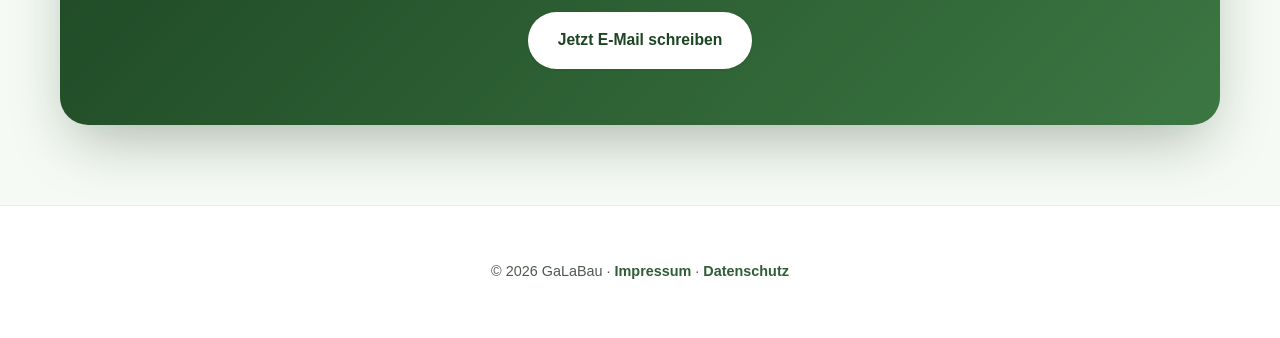
==== commit 5031b4e0: "Replace hero illustrations with a tree line and winding path Dropped the excavator and single corner" ====
--- a/index.html
+++ b/index.html
@@ -45,33 +45,26 @@
           <a class="btn btn-ghost" href="#leistungen">Leistungen ansehen</a>
         </div>
       </div>
-      <svg class="hero-art hero-art-excavator" viewBox="0 0 320 220" aria-hidden="true">
-        <g fill="#ffffff">
-          <rect x="30" y="165" width="230" height="34" rx="17"/>
-          <rect x="150" y="125" width="110" height="45" rx="10"/>
-          <path d="M100,175 L100,100 Q100,86 114,86 L150,86 L205,125 L205,175 Z"/>
-          <path d="M140,90 L235,45 L258,118" fill="none" stroke="#ffffff" stroke-width="24" stroke-linecap="round" stroke-linejoin="round"/>
-          <circle cx="235" cy="45" r="13"/>
-          <rect x="0" y="-16" width="55" height="32" rx="14" transform="translate(258,118) rotate(72)"/>
-          <polygon points="45,-16 66,-4 45,12" transform="translate(258,118) rotate(72)"/>
-        </g>
-        <g class="art-cutout">
-          <circle cx="60" cy="182" r="12"/>
-          <circle cx="110" cy="182" r="12"/>
-          <circle cx="160" cy="182" r="12"/>
-          <circle cx="210" cy="182" r="12"/>
-          <rect x="178" y="146" width="7" height="20" rx="3"/>
-          <rect x="198" y="146" width="7" height="20" rx="3"/>
-          <rect x="218" y="146" width="7" height="20" rx="3"/>
-          <rect x="108" y="100" width="18" height="45" rx="6"/>
-          <polygon points="135,100 195,128 178,150 135,150"/>
-        </g>
-      </svg>
-      <svg class="hero-art hero-art-tree" viewBox="0 0 200 260" aria-hidden="true">
-        <rect x="88" y="150" width="24" height="100" rx="8"/>
-        <circle cx="58" cy="150" r="46"/>
-        <circle cx="142" cy="150" r="46"/>
-        <circle cx="100" cy="112" r="58"/>
+      <svg class="hero-art hero-art-treeline" viewBox="0 0 1440 260" preserveAspectRatio="none" aria-hidden="true">
+        <defs>
+          <g id="tree-shape">
+            <rect x="88" y="150" width="24" height="100" rx="8"/>
+            <circle cx="58" cy="150" r="46"/>
+            <circle cx="142" cy="150" r="46"/>
+            <circle cx="100" cy="112" r="58"/>
+          </g>
+        </defs>
+        <path class="art-path" d="M700,260 C740,210 640,190 690,140 C730,100 660,70 700,20"/>
+        <use href="#tree-shape" transform="translate(10,158) scale(0.40)"/>
+        <use href="#tree-shape" transform="translate(110,102) scale(0.60)"/>
+        <use href="#tree-shape" transform="translate(260,172.5) scale(0.35)"/>
+        <use href="#tree-shape" transform="translate(360,58.5) scale(0.75)"/>
+        <use href="#tree-shape" transform="translate(540,143.5) scale(0.45)"/>
+        <use href="#tree-shape" transform="translate(840,129) scale(0.50)"/>
+        <use href="#tree-shape" transform="translate(960,44) scale(0.80)"/>
+        <use href="#tree-shape" transform="translate(1120,164) scale(0.38)"/>
+        <use href="#tree-shape" transform="translate(1230,87.5) scale(0.65)"/>
+        <use href="#tree-shape" transform="translate(1360,152) scale(0.42)"/>
       </svg>
     </section>
 
--- a/assets/css/style.css
+++ b/assets/css/style.css
@@ -264,25 +264,27 @@
   pointer-events: none;
 }
 
-.hero-art-excavator {
-  left: 1%;
-  width: clamp(180px, 22vw, 320px);
-  height: auto;
-  opacity: 0.9;
-}
-
-.hero-art-excavator .art-cutout {
-  fill: var(--green-700);
-}
-
-.hero-art-tree {
-  right: 3%;
-  width: clamp(120px, 15vw, 220px);
-  height: auto;
-  fill: rgba(255, 255, 255, 0.18);
-}
-
-@media (max-width: 900px) {
+.hero-art-treeline {
+  left: 0;
+  width: 100%;
+  height: clamp(150px, 24vw, 260px);
+  fill: #ffffff;
+}
+
+.hero-art-treeline use {
+  opacity: 0.17;
+}
+
+.hero-art-treeline .art-path {
+  fill: none;
+  stroke: #ffffff;
+  stroke-width: 34;
+  stroke-linecap: round;
+  stroke-dasharray: 2 42;
+  opacity: 0.4;
+}
+
+@media (max-width: 480px) {
   .hero-art {
     display: none;
   }
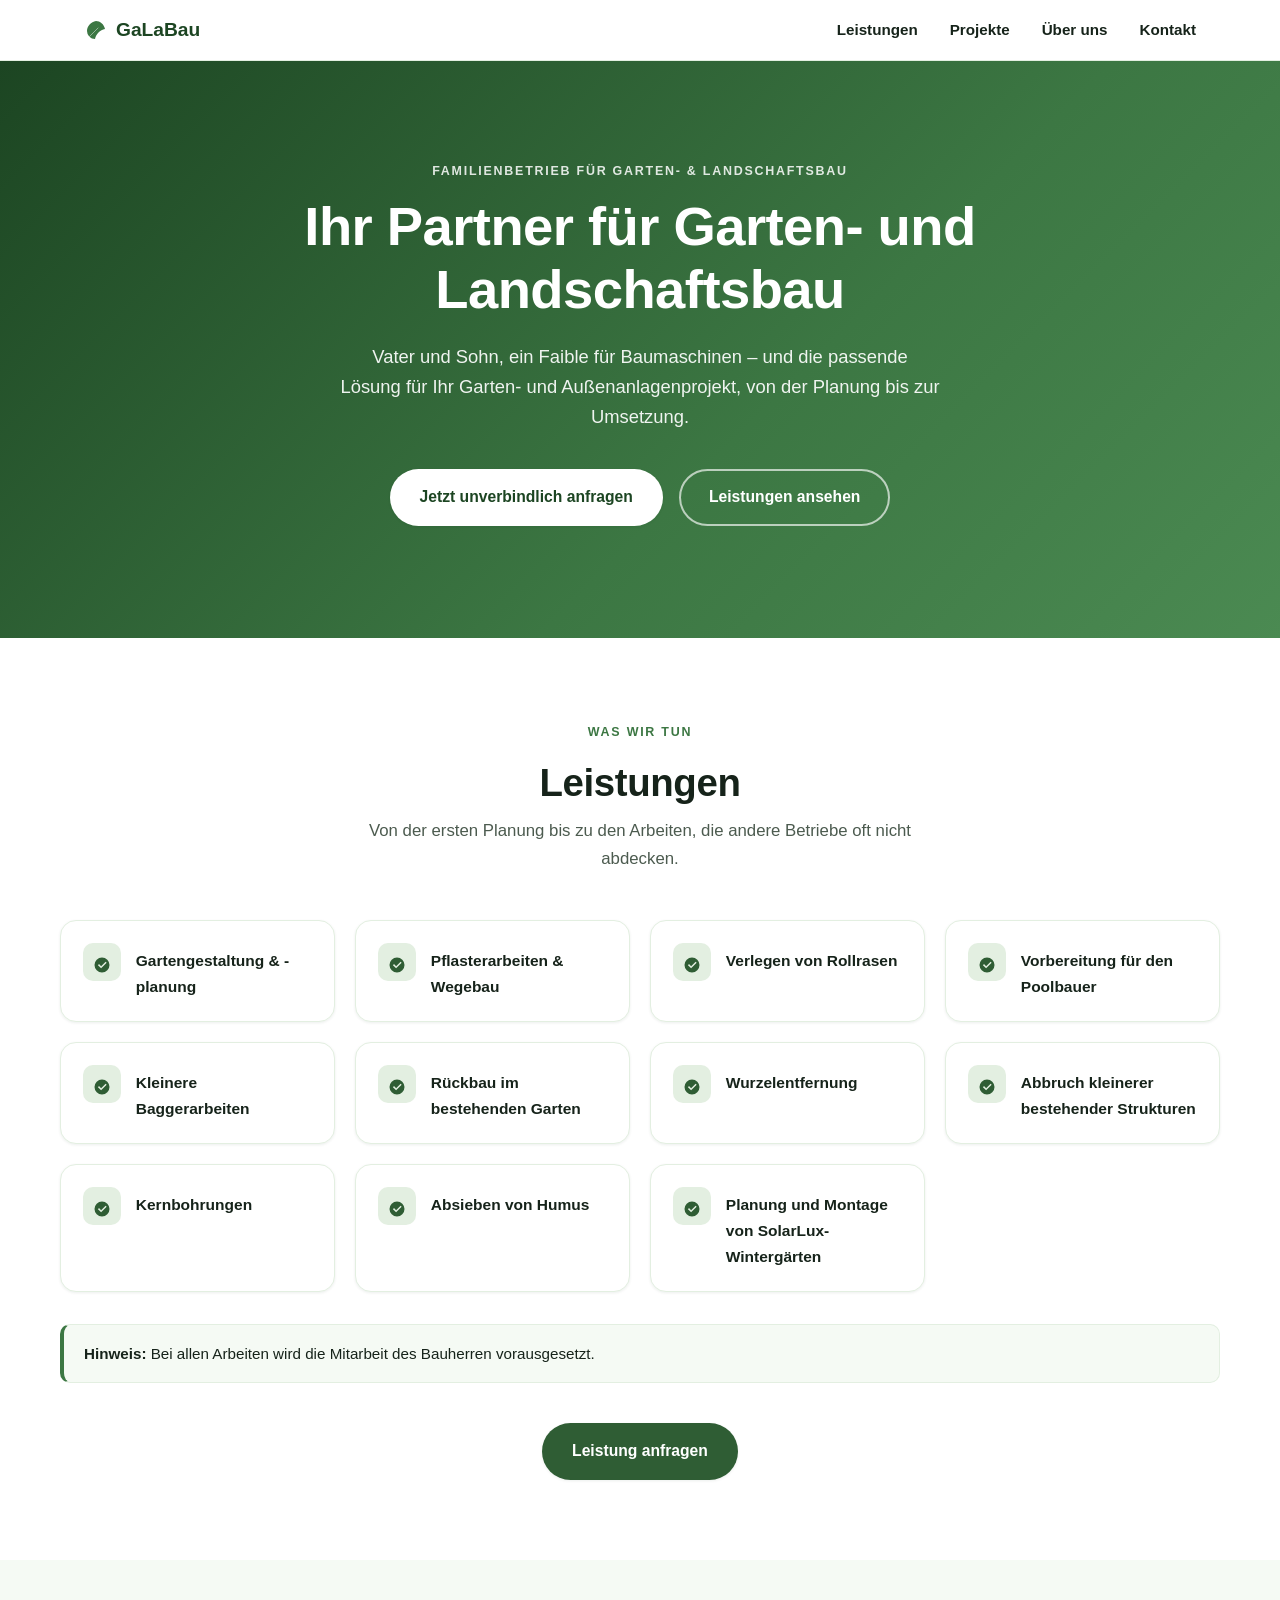
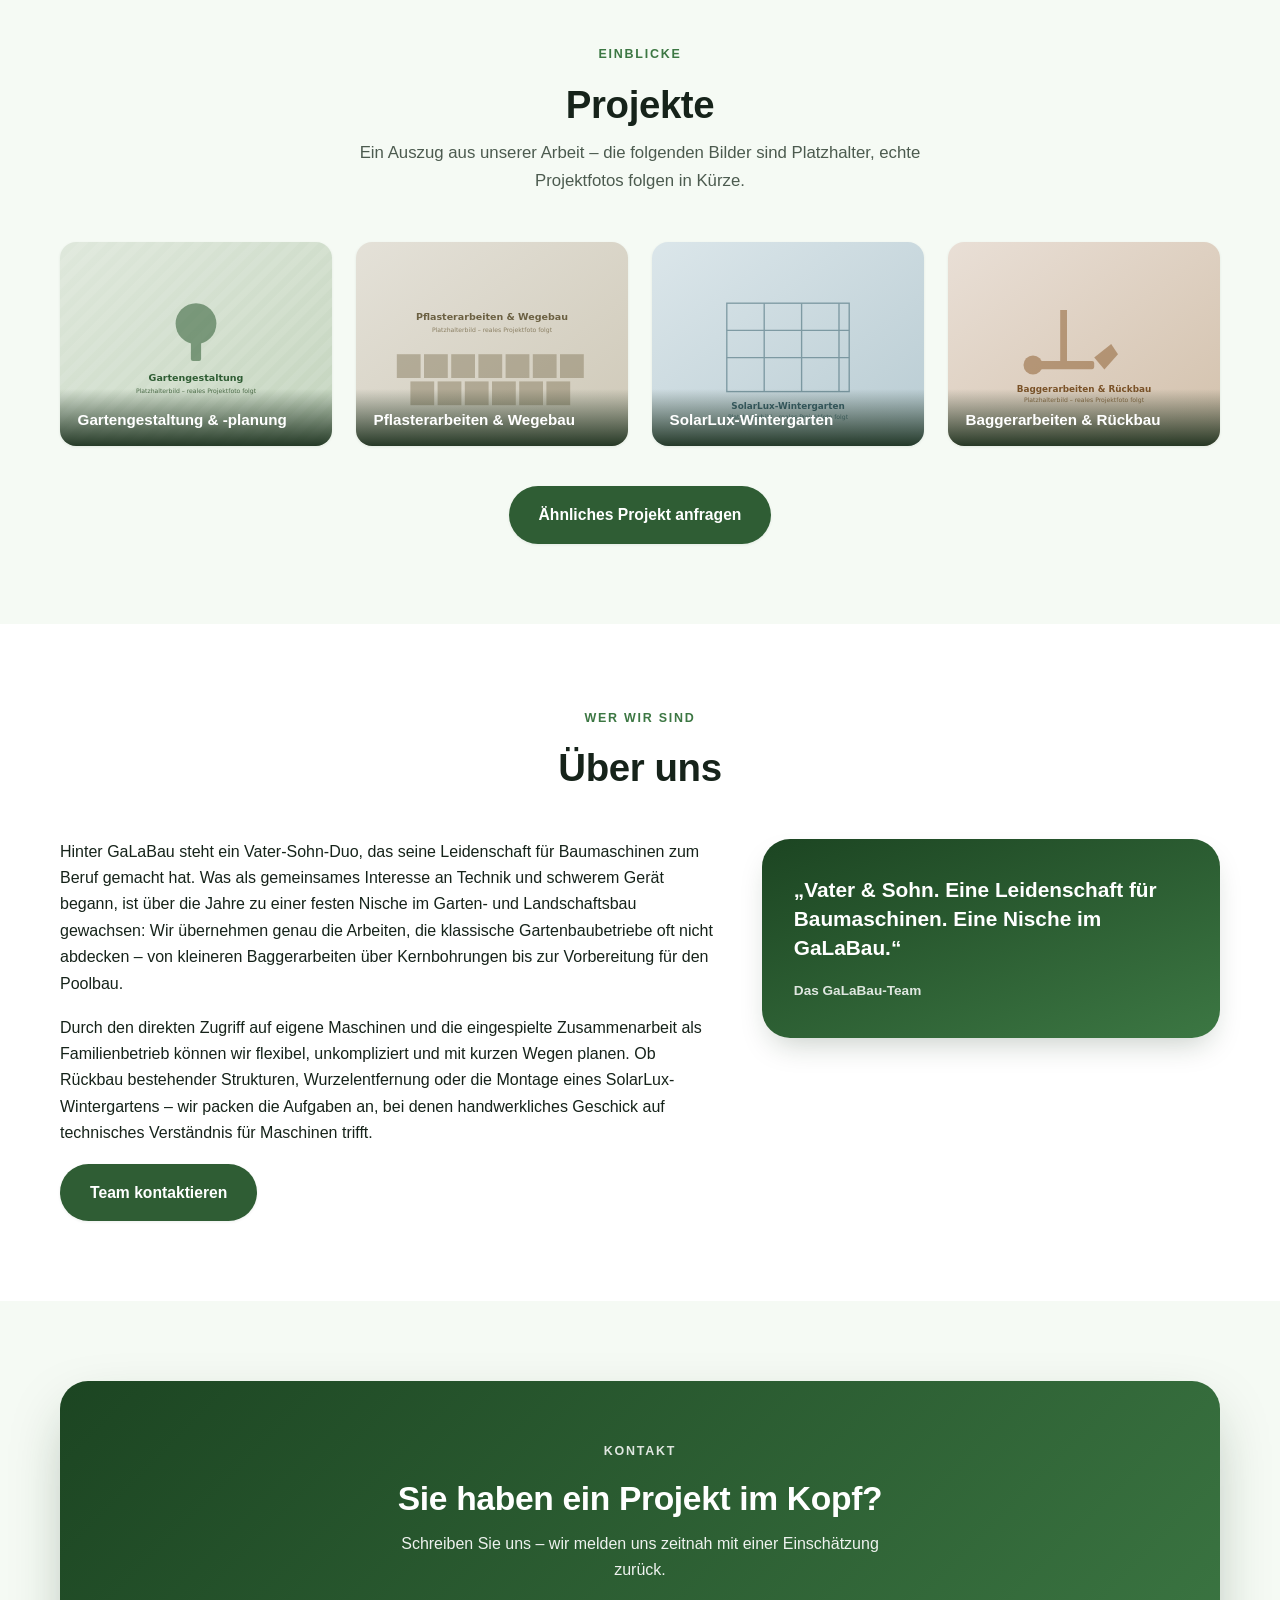
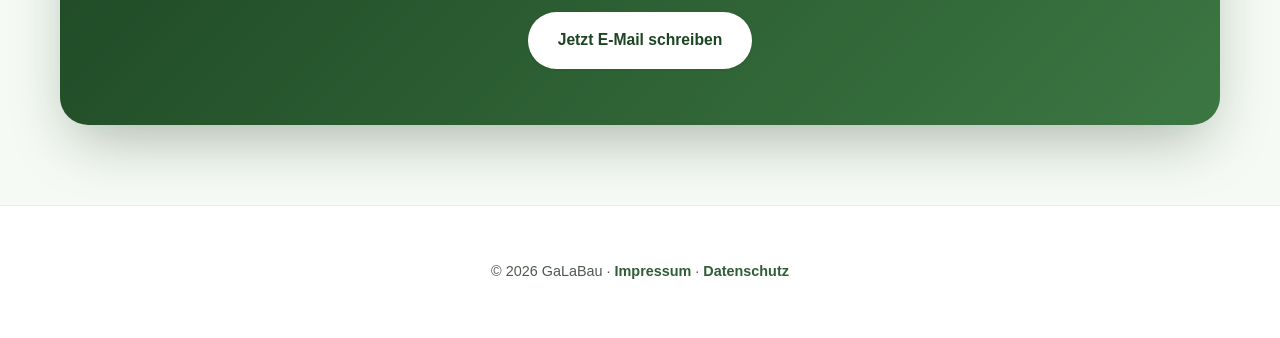
==== commit 3e4ec002: "Remove hero background illustration Dropped the tree-line/path SVG entirely, leaving the plain gradi" ====
--- a/index.html
+++ b/index.html
@@ -45,27 +45,6 @@
           <a class="btn btn-ghost" href="#leistungen">Leistungen ansehen</a>
         </div>
       </div>
-      <svg class="hero-art hero-art-treeline" viewBox="0 0 1440 260" preserveAspectRatio="none" aria-hidden="true">
-        <defs>
-          <g id="tree-shape">
-            <rect x="88" y="150" width="24" height="100" rx="8"/>
-            <circle cx="58" cy="150" r="46"/>
-            <circle cx="142" cy="150" r="46"/>
-            <circle cx="100" cy="112" r="58"/>
-          </g>
-        </defs>
-        <path class="art-path" d="M700,260 C740,210 640,190 690,140 C730,100 660,70 700,20"/>
-        <use href="#tree-shape" transform="translate(10,158) scale(0.40)"/>
-        <use href="#tree-shape" transform="translate(110,102) scale(0.60)"/>
-        <use href="#tree-shape" transform="translate(260,172.5) scale(0.35)"/>
-        <use href="#tree-shape" transform="translate(360,58.5) scale(0.75)"/>
-        <use href="#tree-shape" transform="translate(540,143.5) scale(0.45)"/>
-        <use href="#tree-shape" transform="translate(840,129) scale(0.50)"/>
-        <use href="#tree-shape" transform="translate(960,44) scale(0.80)"/>
-        <use href="#tree-shape" transform="translate(1120,164) scale(0.38)"/>
-        <use href="#tree-shape" transform="translate(1230,87.5) scale(0.65)"/>
-        <use href="#tree-shape" transform="translate(1360,152) scale(0.42)"/>
-      </svg>
     </section>
 
     <section id="leistungen">
--- a/assets/css/style.css
+++ b/assets/css/style.css
@@ -242,8 +242,6 @@
 
 /* Hero */
 .hero {
-  position: relative;
-  overflow: hidden;
   background: linear-gradient(135deg, var(--green-800), var(--green-600) 60%, var(--green-500));
   color: #fff;
   padding: 6rem 1.5rem 7rem;
@@ -251,43 +249,8 @@
 }
 
 .hero-inner {
-  position: relative;
-  z-index: 1;
   max-width: 720px;
   margin: 0 auto;
-}
-
-.hero-art {
-  position: absolute;
-  bottom: 0;
-  z-index: 0;
-  pointer-events: none;
-}
-
-.hero-art-treeline {
-  left: 0;
-  width: 100%;
-  height: clamp(150px, 24vw, 260px);
-  fill: #ffffff;
-}
-
-.hero-art-treeline use {
-  opacity: 0.17;
-}
-
-.hero-art-treeline .art-path {
-  fill: none;
-  stroke: #ffffff;
-  stroke-width: 34;
-  stroke-linecap: round;
-  stroke-dasharray: 2 42;
-  opacity: 0.4;
-}
-
-@media (max-width: 480px) {
-  .hero-art {
-    display: none;
-  }
 }
 
 .eyebrow {
